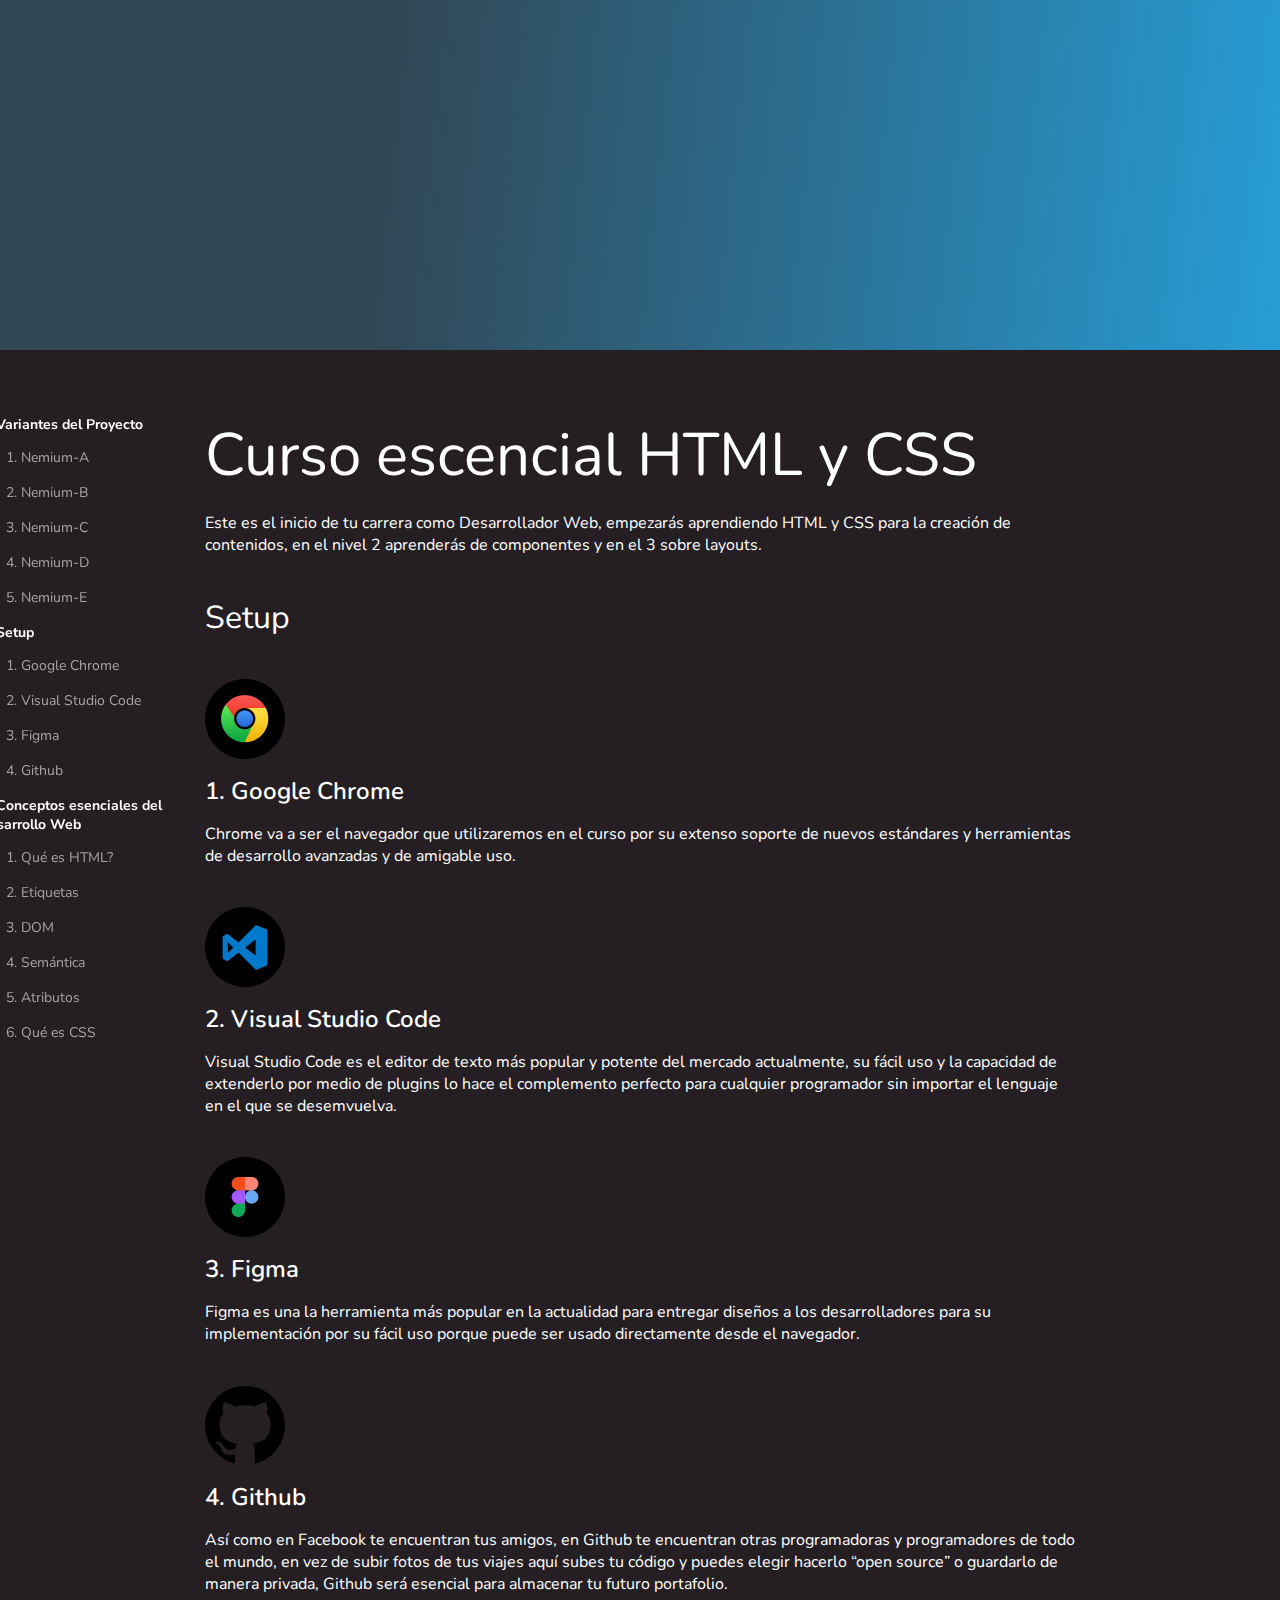
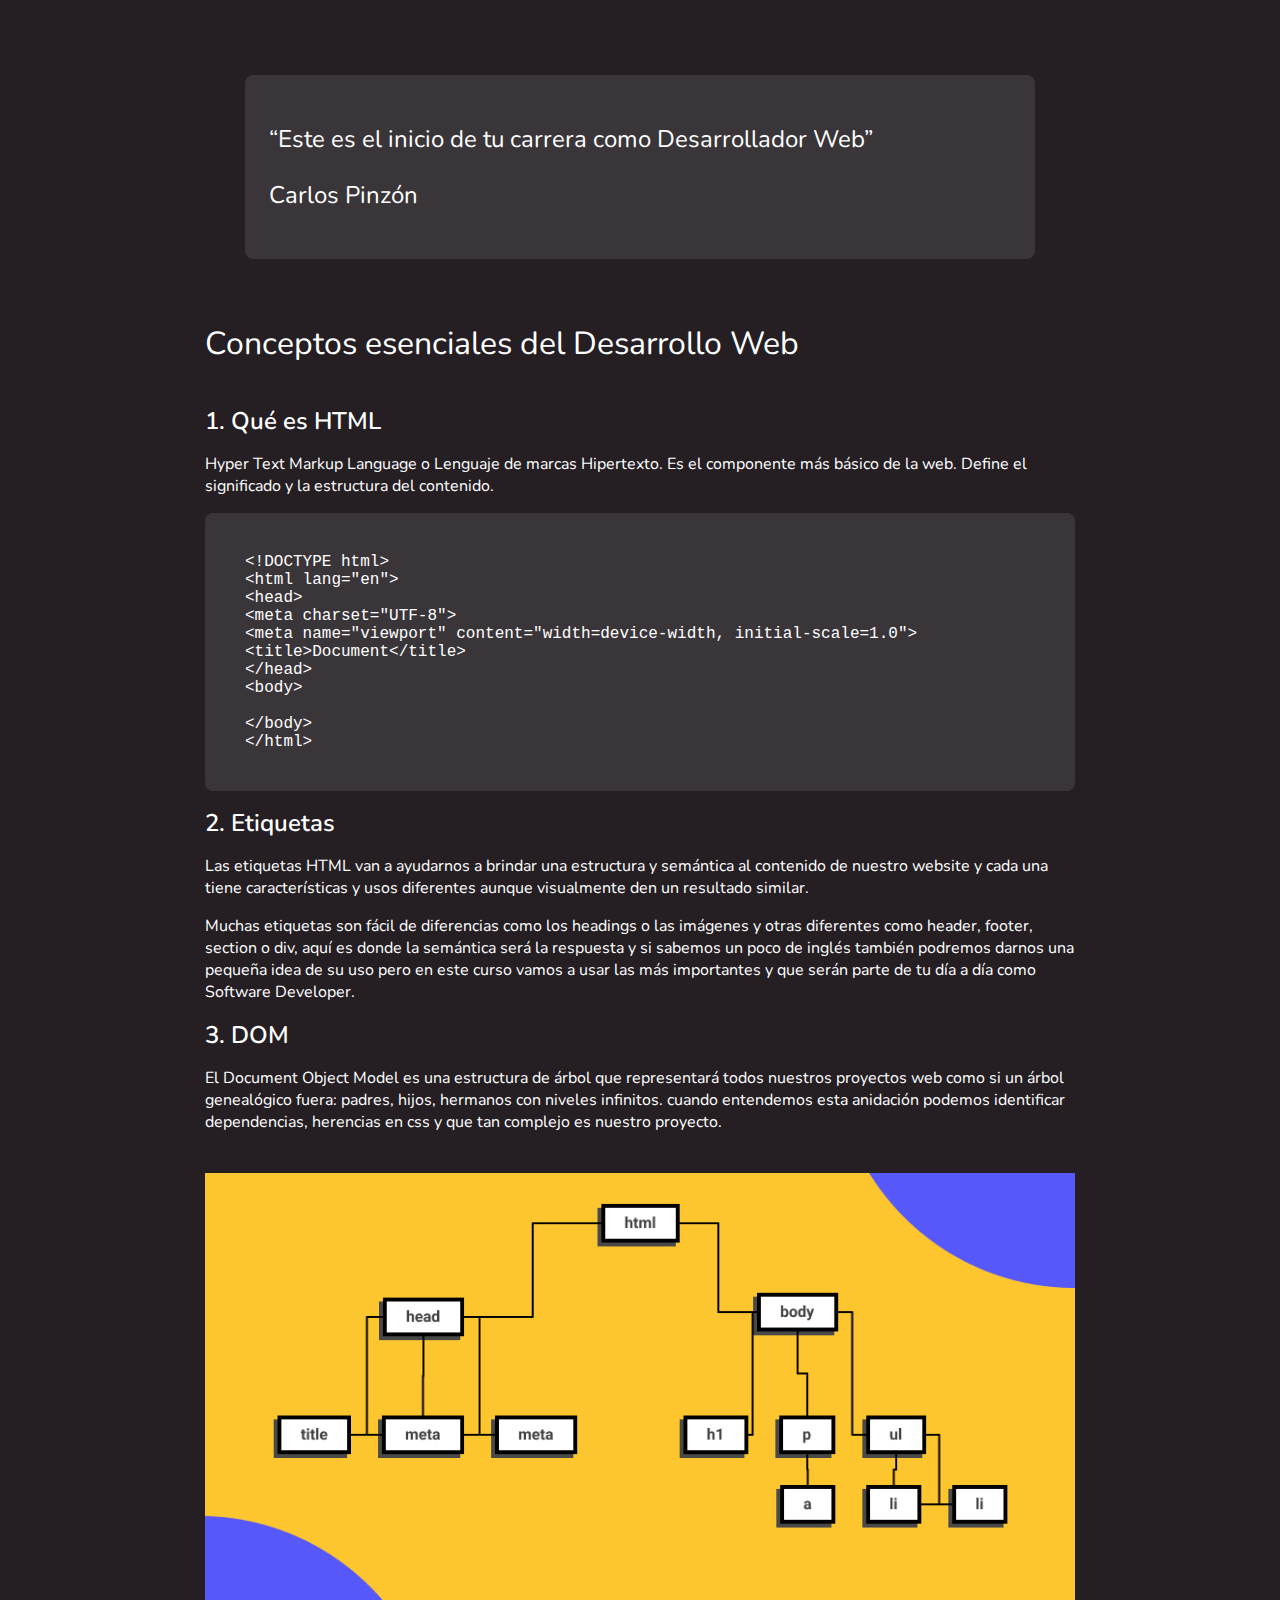
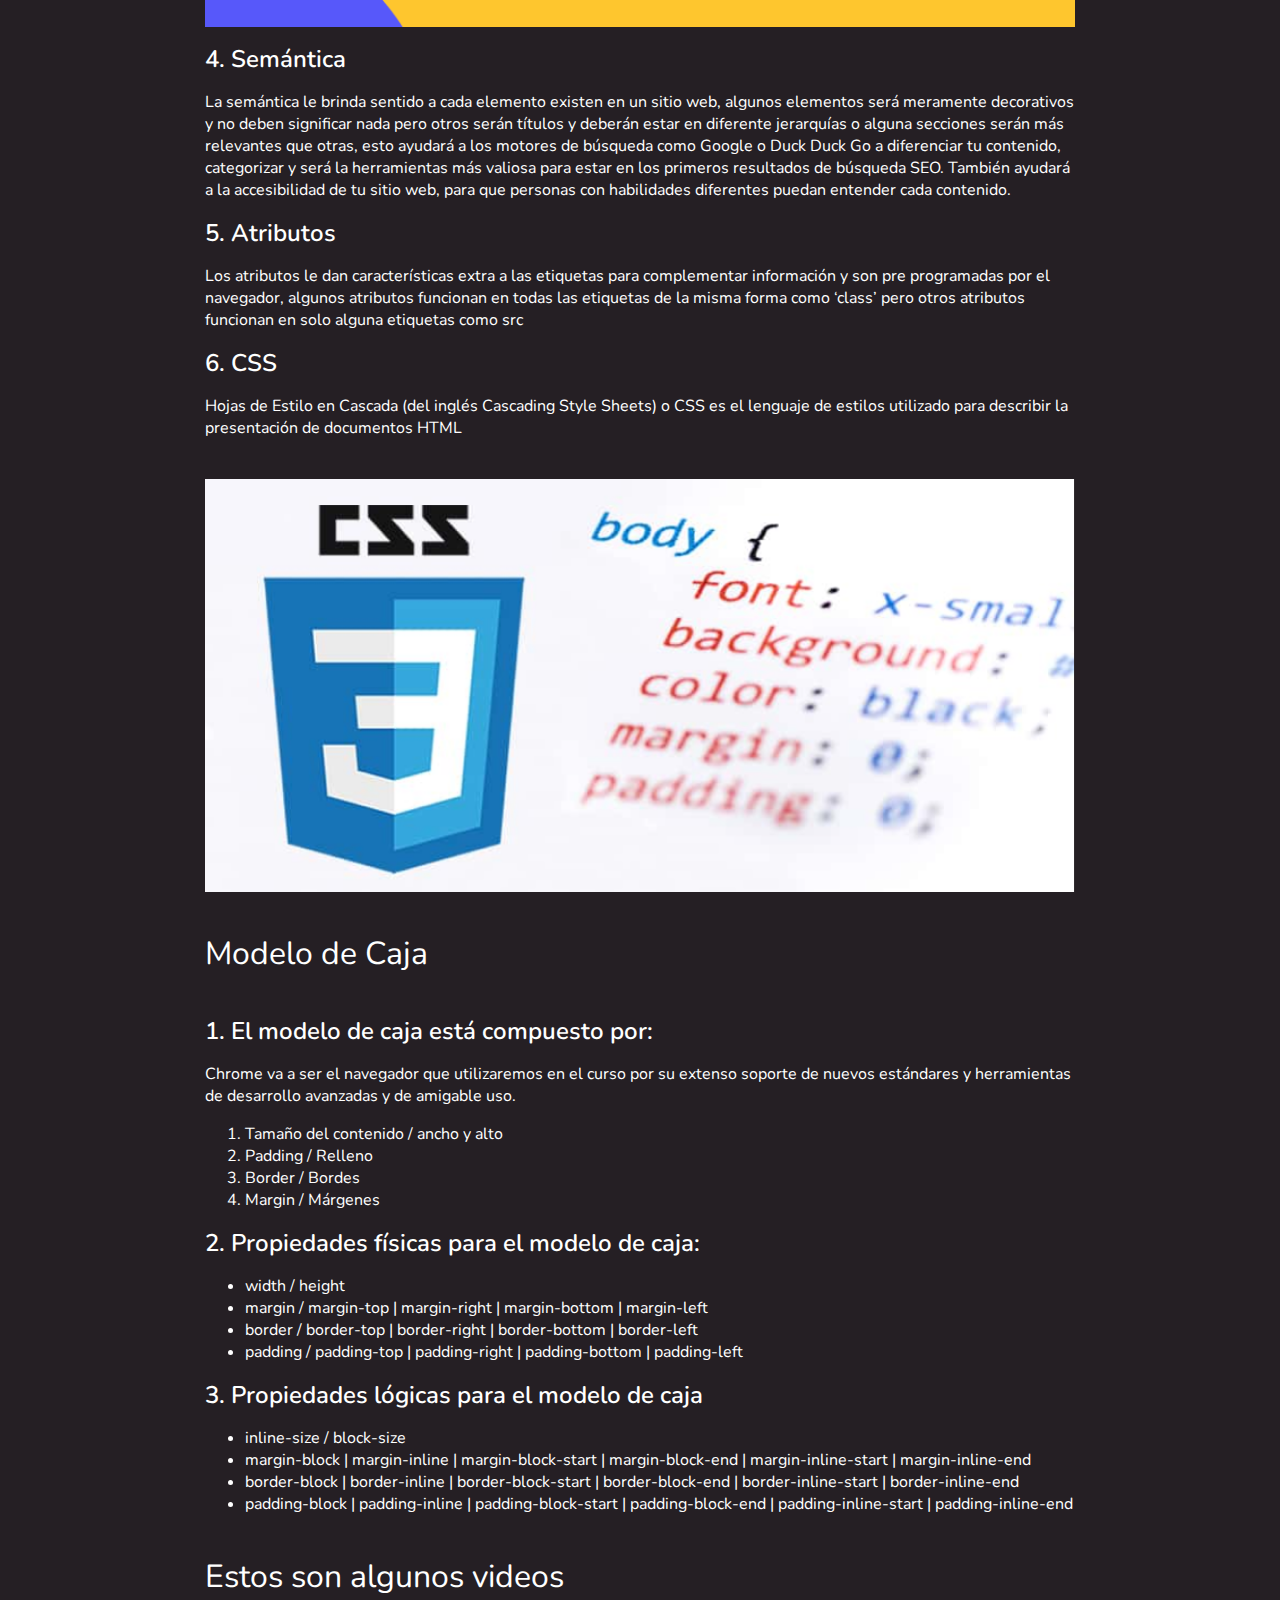
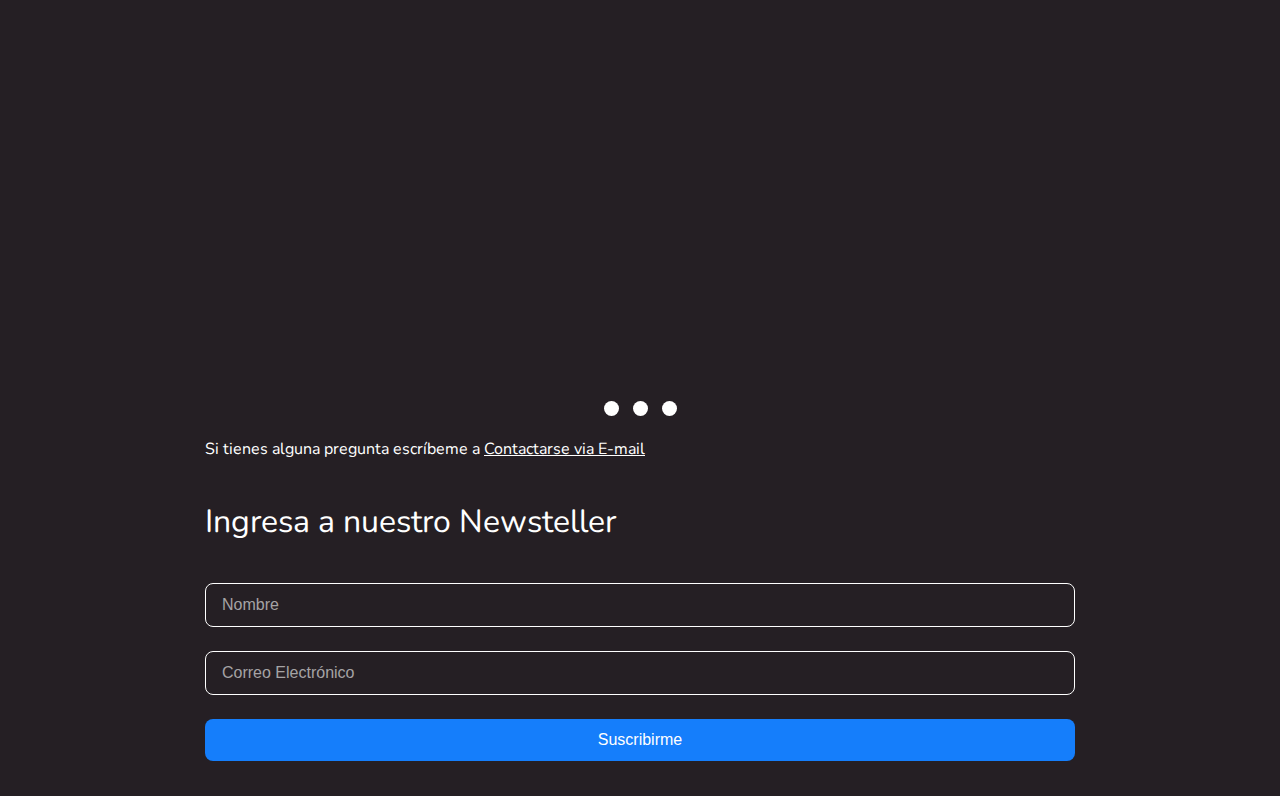
==== Nemium-B.html @ 631857cb "first" ====
<!DOCTYPE html>
<html lang="en">
<head>
  <meta charset="UTF-8">
  <meta name="viewport" content="width=device-width, initial-scale=1.0">
  <link rel="stylesheet" href="css/styles-Nemium-B.css">
  <link rel="preconnect" href="https://fonts.gstatic.com">
  <link rel="preconnect" href="https://fonts.gstatic.com">
  <link href="https://fonts.googleapis.com/css2?family=Nunito:ital,wght@0,400;0,600;0,700;1,400;1,700&display=swap" rel="stylesheet">
  <link href="https://fonts.googleapis.com/css2?family=Roboto:ital,wght@0,400;0,700;1,400;1,700&display=swap" rel="stylesheet">

  <link rel="apple-touch-icon" sizes="57x57" href="./favicon/apple-icon-57x57.png">
  <link rel="apple-touch-icon" sizes="60x60" href="./favicon/apple-icon-60x60.png">
  <link rel="apple-touch-icon" sizes="72x72" href="./favicon/apple-icon-72x72.png">
  <link rel="apple-touch-icon" sizes="76x76" href="./favicon/apple-icon-76x76.png">
  <link rel="apple-touch-icon" sizes="114x114" href="./favicon/apple-icon-114x114.png">
  <link rel="apple-touch-icon" sizes="120x120" href="./favicon/apple-icon-120x120.png">
  <link rel="apple-touch-icon" sizes="144x144" href="./favicon/apple-icon-144x144.png">
  <link rel="apple-touch-icon" sizes="152x152" href="./favicon/apple-icon-152x152.png">
  <link rel="apple-touch-icon" sizes="180x180" href="./favicon/apple-icon-180x180.png">
  <link rel="icon" type="image/png" sizes="192x192"  href="./favicon/android-icon-192x192.png">
  <link rel="icon" type="image/png" sizes="32x32" href="./favicon/favicon-32x32.png">
  <link rel="icon" type="image/png" sizes="96x96" href="./favicon/favicon-96x96.png">
  <link rel="icon" type="image/png" sizes="16x16" href="./favicon/favicon-16x16.png">
  <link rel="manifest" href="./favicon/manifest.json">
  <meta name="msapplication-TileColor" content="#ffffff">
  <meta name="msapplication-TileImage" content="/ms-icon-144x144.png">
  <meta name="theme-color" content="#ffffff">
  <title>El Blog de Carlos</title>
</head>
<body>
  <div class="hero" id="Nemium-B"></div>
  <div class="header">
    <div class="wrapper">
      <div class="header-content">
        <header>
          <nav>
          <details open>
            <summary>Variantes del Proyecto</summary>
            <ol>
              <li><a href="index.html">Nemium-A</a></li>
              <li><a href="#Nemium-B">Nemium-B</a></li>
              <li><a href="Nemium-C.html">Nemium-C</a></li>
              <li><a href="Nemium-D.html">Nemium-D</a></li>
              <li><a href="Nemium-E.hmtl">Nemium-E</a></li>
            </ol>
          <details open>
            <summary>
              Setup
            </summary>
            <ol>
              <li>
                <a href="#google-chrome">Google Chrome</a>
              </li>
              <li>
                <a href="#visual-studio-code">Visual Studio Code</a>
              </li>
              <li>
                <a href="#figma">Figma</a>
              </li>
              <li>
                <a href="#github">Github</a>
              </li>
            </ol>
          </details>
          <details open>
            <summary>
              Conceptos esenciales del desarrollo Web
            </summary>
            <ol>
              <li>
                <a href="#que-es-html">Qué es HTML?</a>
              </li>
              <li>
                <a href="#etiquetas">Etiquetas</a>
              </li>
              <li>
                <a href="#dom">DOM</a>
              </li>
              <li>
                <a href="#semantica">Semántica</a>
              </li>
              <li>
                <a href="#atributos">Atributos</a>
              </li>
              <li>
                <a href="#que-es-css">Qué es CSS</a>
              </li>
            </ol>
          </details>
          </nav>
        </header>
      </div>
    </div>
  </div>
  <main class="main">
    <div class="wrapper">
      <div class="main-content">
        <h1>Curso escencial HTML y CSS</h1>
        <p>
          Este es el inicio de tu carrera como Desarrollador Web, empezarás aprendiendo HTML y CSS para la creación de contenidos,
          en el nivel 2 aprenderás de componentes y en el 3 sobre layouts.
        </p>
        <hr>
        <section class="section-content">
          <h2>Setup</h2>
          <img src="images/google-chrome.png" alt="google chrome logo" title="google chrome logo" id="google-chrome">
          <h3>Google Chrome</h3>
          <p>
            Chrome va a ser el navegador que utilizaremos en el curso por su extenso soporte de nuevos estándares y herramientas de
            desarrollo avanzadas y de amigable uso.
          </p>
          <img src="images/visual-studio-code.png" alt="visual studio code logo" title="visual studio code logo" id="visual-studio-code">
          <h3>Visual Studio Code</h3>
          <p>
            Visual Studio Code es el editor de texto más popular y potente del mercado actualmente, su fácil uso y la capacidad de
            extenderlo por medio de plugins lo hace el complemento perfecto para cualquier programador sin importar el lenguaje en
            el que se desemvuelva.
          </p>
          <img src="images/figma.png" alt="figma logo" title="figma logo" id="figma">
          <h3>Figma</h3>
          <p>
            Figma es una la herramienta más popular en la actualidad para entregar diseños a los desarrolladores para su
            implementación por su fácil uso porque puede ser usado directamente desde el navegador.
          </p>
          <img src="images/github.png" alt="github logo" title="github logo" id="github">
          <h3>Github</h3>
          <p>
            Así como en Facebook te encuentran tus amigos, en Github te encuentran otras programadoras y programadores de todo el
            mundo, en vez de subir fotos de tus viajes aquí subes tu código y puedes elegir hacerlo “open source” o guardarlo de
            manera privada, Github será esencial para almacenar tu futuro portafolio.
          </p>
          <blockquote>
            <p>
              “Este es el inicio de tu carrera como Desarrollador Web”
            </p>
            <p>
              <span>
                Carlos Pinzón
              </span>
            </p>
          </blockquote>
        </section>
        <hr>
        <section class="section-content">
          <h2>Conceptos esenciales del Desarrollo Web</h2>
          <h3 id="que-es-html">Qué es HTML</h3>
          <p>Hyper Text Markup Language o Lenguaje de marcas Hipertexto. Es el componente más básico de la web. Define el significado
          y la estructura del contenido.</p>
          <pre>
&lt;!DOCTYPE html&gt;
&lt;html lang="en"&gt;
&lt;head&gt;
&lt;meta charset="UTF-8"&gt;
&lt;meta name="viewport" content="width=device-width, initial-scale=1.0"&gt;
&lt;title&gt;Document&lt;/title&gt;
&lt;/head&gt;
&lt;body&gt;

&lt;/body&gt;
&lt;/html&gt;</pre>
          <h3 id="etiquetas">Etiquetas</h3>
          <p>Las etiquetas HTML van a ayudarnos a brindar una estructura y semántica al contenido de nuestro website y cada una tiene
            características y usos diferentes aunque visualmente den un resultado similar.
          </p>
          <p>Muchas etiquetas son fácil de diferencias como los headings o las imágenes y otras diferentes como header, footer,
            section o div, aquí es donde la semántica será la respuesta y si sabemos un poco de inglés también podremos darnos una
            pequeña idea de su uso pero en este curso vamos a usar las más importantes y que serán parte de tu día a día como
            Software Developer.
          </p>
          <h3 id="dom">DOM</h3>
          <p>El Document Object Model es una estructura de árbol que representará todos nuestros proyectos web como si un árbol
          genealógico fuera: padres, hijos, hermanos con niveles infinitos. cuando entendemos esta anidación podemos identificar
          dependencias, herencias en css y que tan complejo es nuestro proyecto.
          </p>
          <img src="images/dom.png" alt="Arbol de objetos del Navegador">
          <h3 id="semantica">Semántica</h3>
          <p>La semántica le brinda sentido a cada elemento existen en un sitio web, algunos elementos será meramente decorativos y
          no deben significar nada pero otros serán títulos y deberán estar en diferente jerarquías o alguna secciones serán más
          relevantes que otras, esto ayudará a los motores de búsqueda como Google o Duck Duck Go a diferenciar tu contenido,
          categorizar y será la herramientas más valiosa para estar en los primeros resultados de búsqueda SEO. También ayudará a
          la accesibilidad de tu sitio web, para que personas con habilidades diferentes puedan entender cada contenido.
          </p>
          <h3 id="atributos">Atributos</h3>
          <p>Los atributos le dan características extra a las etiquetas para complementar información y son pre programadas por el
          navegador, algunos atributos funcionan en todas las etiquetas de la misma forma como ‘class’ pero otros atributos
          funcionan en solo alguna etiquetas como src
          </p>
          <h3 id="que-es-css">CSS</h3>
          <p>Hojas de Estilo en Cascada (del inglés Cascading Style Sheets) o CSS es el lenguaje de estilos utilizado para describir
          la presentación de documentos HTML
          </p>
          <img src="images/css.png" alt="">
        </section>
        <section class="section-content">
          <h2>Modelo de Caja</h2>
          <h3>El modelo de caja está compuesto por:</h3>
          <p>Chrome va a ser el navegador que utilizaremos en el curso por su extenso soporte de nuevos estándares y herramientas de
          desarrollo avanzadas y de amigable uso.
          </p>
          <ol>
            <li>Tamaño del contenido / ancho y alto</li>
            <li>Padding / Relleno</li>
            <li>Border / Bordes</li>
            <li>Margin / Márgenes</li>
          </ol>
          <h3>Propiedades físicas para el modelo de caja:</h3>
          <ul>
            <li>width / height</li>
            <li>margin / margin-top | margin-right | margin-bottom | margin-left</li>
            <li>border / border-top | border-right | border-bottom | border-left</li>
            <li>padding / padding-top | padding-right | padding-bottom | padding-left</li>
          </ul>
          <h3>Propiedades lógicas para el modelo de caja</h3>
          <ul>
            <li>inline-size / block-size</li>
            <li>margin-block | margin-inline | margin-block-start | margin-block-end | margin-inline-start | margin-inline-end</li>
            <li>border-block | border-inline | border-block-start | border-block-end | border-inline-start | border-inline-end</li>
            <li>padding-block | padding-inline | padding-block-start | padding-block-end | padding-inline-start | padding-inline-end</li>
          </ul>
        </section>
        <div class="section-content">
          <h2>Estos son algunos videos</h2>
          <div class="slider">
            <scroll-container class="slider-container">
              <scroll-page class="slider-slide" id="video-1">
                <iframe class="video" width="560" height="315" src="https://www.youtube.com/embed/uwiTs60VoTM" title="YouTube video player"
                  frameborder="0" allow="accelerometer; autoplay; clipboard-write; encrypted-media; gyroscope; picture-in-picture"
                  allowfullscreen></iframe>
              </scroll-page>
              <scroll-page class="slider-slide" id="video-2">
                <iframe class="video" width="560" height="315" src="https://www.youtube.com/embed/O9f11SXFFXE" title="YouTube video player"
                  frameborder="0" allow="accelerometer; autoplay; clipboard-write; encrypted-media; gyroscope; picture-in-picture"
                  allowfullscreen></iframe>
              </scroll-page>
              <scroll-page class="slider-slide" id="video-3">
                <h1>TE EXTRAÑO BEBILLA</h1>
              </scroll-page>
            </scroll-container>
            <div class="slider-bullet-list">
              <a href="#video-1" class="slider-bullet"></a>
              <a href="#video-2" class="slider-bullet"></a>
              <a href="#video-3" class="slider-bullet"></a>
            </div>
          </div>
        </div>
        <p>
          Si tienes alguna pregunta escríbeme a
        <a href="mailto:dummieemail@gmail.com">Contactarse via E-mail</a>
        </p>
        <div class="section-content">
          <h2>Ingresa a nuestro Newsteller</h2>
          <form action="#" class="form">
            <input type="text" required placeholder="Nombre">
            <input type="email" required placeholder="Correo Electrónico">
            <input type="submit" value="Suscribirme">
          </form>
      </div>
    </div>
  </main>
</body>
</html>
---- css/styles-Nemium-B.css ----
@font-face {
  font-family: charter;
  src: url('../fonts/charter-regular.otf');
  font-style: normal;
  font-weight: 400;
}

@font-face {
  font-family: charter;
  src: url('../fonts/charter-italic.otf');
  font-style: italic;
  font-weight: 400;
}

@font-face {
  font-family: charter;
  src: url('../fonts/charter-bold.otf');
  font-style: normal;
  font-weight: 700;
}

@font-face {
  font-family: charter;
  src: url('../fonts/charter-bold-italic.otf');
  font-style: italic;
  font-weight: 700;
}

:root{
  font-size: 16px;
  --white30: white;
  --white20:#A5A3A5;
  --white10:#3A3539;
}

body {
  color: var(--white30);
  font-family: 'Nunito', sans-serif;
  background: #251f24;
  margin: 0;
  /* font-family:charter; */
}

blockquote {
  margin-block-start: 80px;
  margin-block-end: 63px;
  background: var(--white10);
  border-radius: 8px;
  padding-inline: 24px;
  padding-block: 24px;
  line-height: 32px;
  font-size: 24px;
}

a {
  color: var(--white30)
}

header {
  font-size: 14px;
  color: var(--white30);
  position: absolute;
  inline-size: 188px;
  /*top */
  inset-block-start:;
  /* bottom */
  inset-block-end: ;
  /* left */
  inset-inline-start: -208px;
  /* Right */
  inset-inline-end: ;
}

.header {
  position: sticky;
  inset-block-start: -45px;
  /* position: fixed; */
  /* inline-size: 400px;
  block-size: 400px; */
  /* background: red; */
  /* inset: 50px; */
  /* inline-size: 500px;
  inset-inline: 50px; */
  /* block-size: 500px; */
  /* inset-block: 50px; */
}

.header-content {
  position: relative;
  inset-block-start: 65px;
}

header a {
  color: var(--white20);
  text-decoration: none;
}

header li {
  color:var(--white20);
  margin-block-end: 16px;
}

header a:hover {
  color:var(--white30);
}

h1 {
  font-size: 60px;
  font-weight: normal;
  margin-block-start: 64px;
  margin-block-end: 16px;
}

h2 {
  font-size: 32px;
  font-weight: normal;
  margin-block: 40px;
}

h3 {
  font-weight: 600;
  margin-block: 16px;
}

hr {
  margin-block: 40px;
  border-color: rgba(97,97,97,0.2);
}

.main {
  /* border: 1px solid red; */
  /* background: red; */
}

.form input {
  display: block;
  background: #251f24;
  box-sizing: border-box;
  width: 100%;
  font-size: 16px;
  border-radius: 8px;
  border: 1px solid #ffffff;
  margin-block-end: 24px;
  padding-inline: 16px;
  padding-block: 12px;
  color: #ffffff;
}

.form input[type="submit"] {
  background: #157EFB;
  border: none;
  border-radius: 8px;
  padding-block: 12px;
  padding-inline: 16px;
}

input::placeholder {
  color: var(--white20);
}

.main-content {
  /* border: 1px solid blue; */
  padding-inline: 16px;
  /* padding: 16px; */
  /* background: blue; */
}

.main hr {
  display: none;
}

.section-content {
  counter-reset: tittleList;
}

.section-content img {
  margin-block-start: 40px;
  display: block; /*para que haga margin collapsing los elementos tiene que ser block */
  max-inline-size: 100%;
}

.section-content h3 {
  font-size: 24px;
  counter-increment: tittleList;
  /* writing-mode: vertical-rl; */
}

.section-content h3::before {
  content: counter(tittleList, decimal)'. ';
}

/* .section-content h3::after {
  content: '';
  display: inline-block;
  width: 32px;
  height: 4px;
  background: rgba(66,66,66,1);
} */

.slider {
 /* border: 1px solid yellow; */
}

.slider-bullet {
 display: inline-block;
 inline-size: 15px;
 block-size: 15px;
 background: white;
 margin-inline: 5px;
border-radius: 50%;
}

.slider-bullet-list {
  text-align: center;
  margin-block-start: 10px;
}

.slider-container {
  /* border: 1px solid red; */
  display: block;
  /* block-size: 100px; */
  overflow: hidden;
  scroll-behavior: smooth;
  white-space: nowrap;
  font-size: 0;
}

.video {
  display: inline-block;
  width: 100%;
  margin: 0;
  /* border: 1px solid white; */
  aspect-ratio: 16/9;
}

.hero {
  background: linear-gradient(96.07deg, #314755 30.63%, #26A0DA 102.18%);
  height: 350px;
}

.wrapper {
  /* border: 1px solid yellow; */
  inline-size: 902px;
  max-inline-size: 902px;
  /* block-size: 200px; */
  margin: auto;
}

nav details summary {
  font-weight: bold;
}

p {
  color: var(--white30);
}

pre {
  background: var(--white10);
  padding-block: 40px;
  padding-inline: 40px;
  border-radius: 8px;
}

scroll-page h1 {
  display: inline-block;
  align-items: center;
}
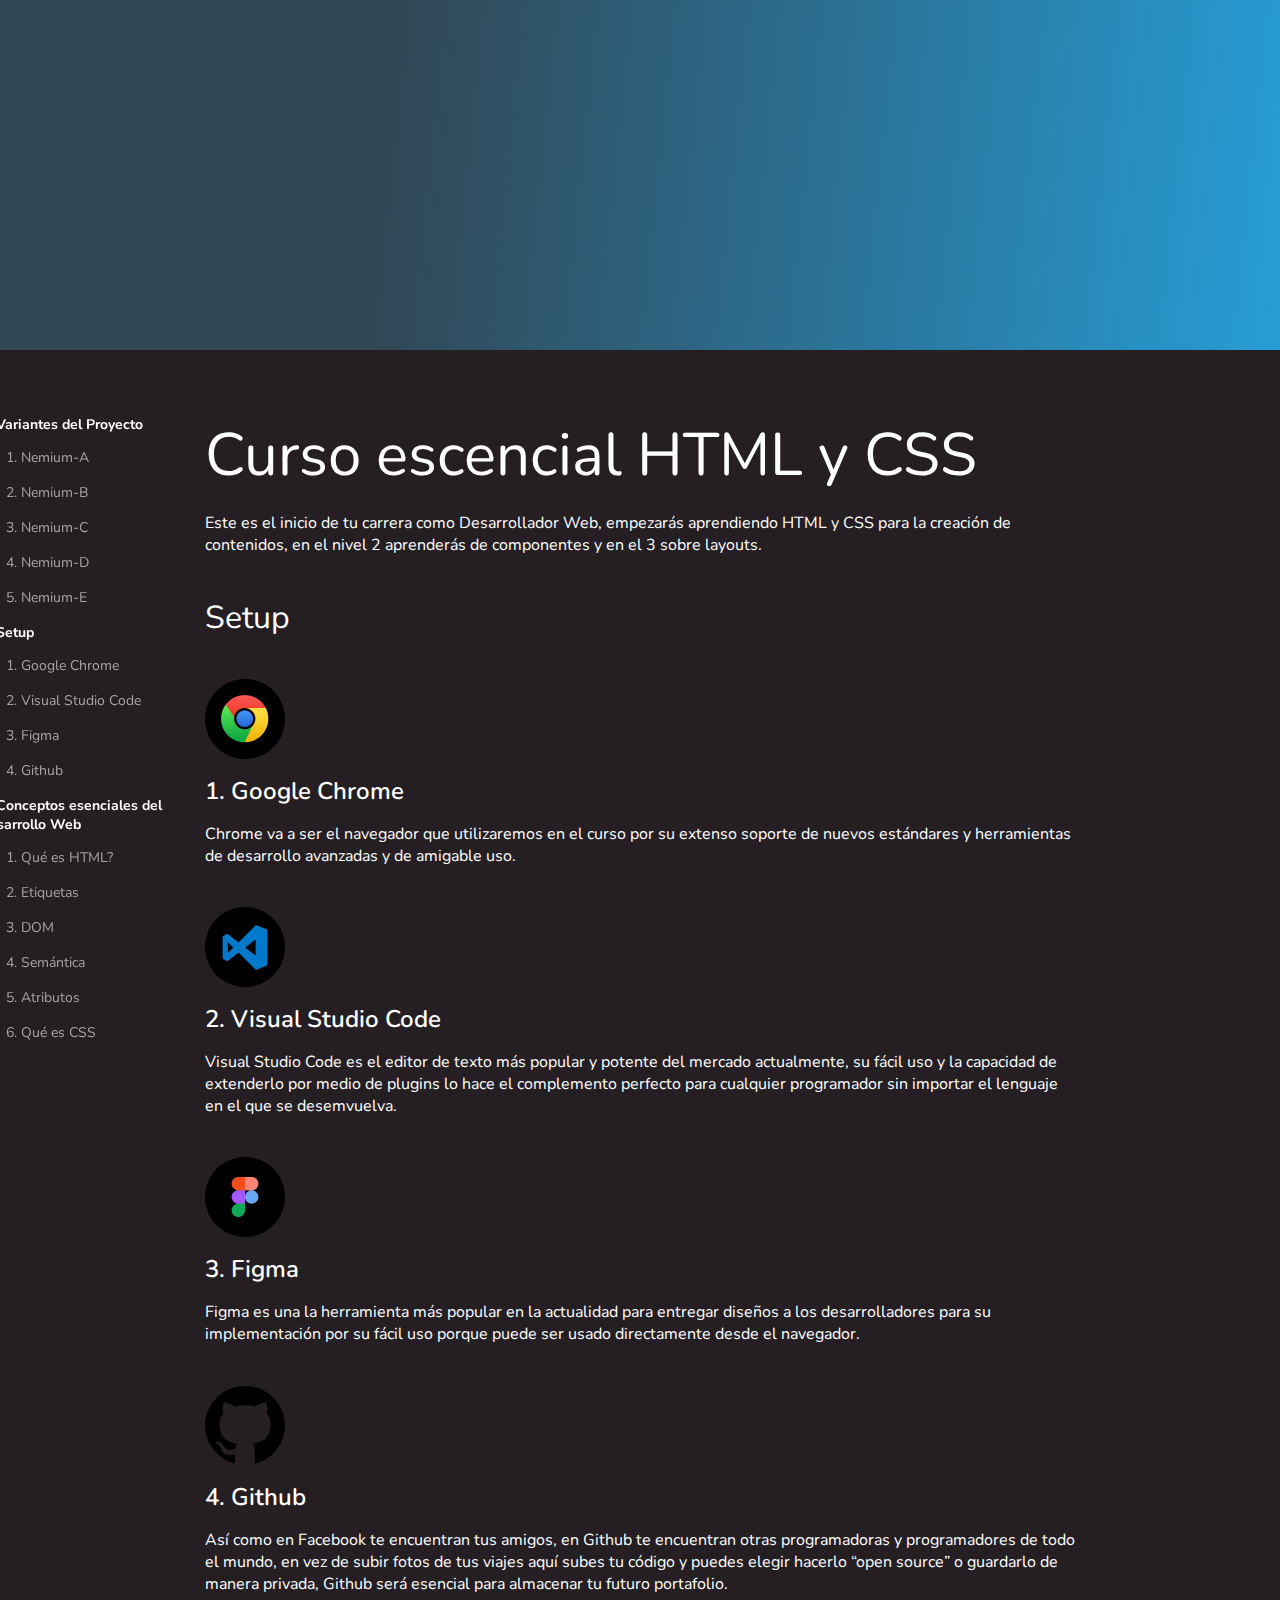
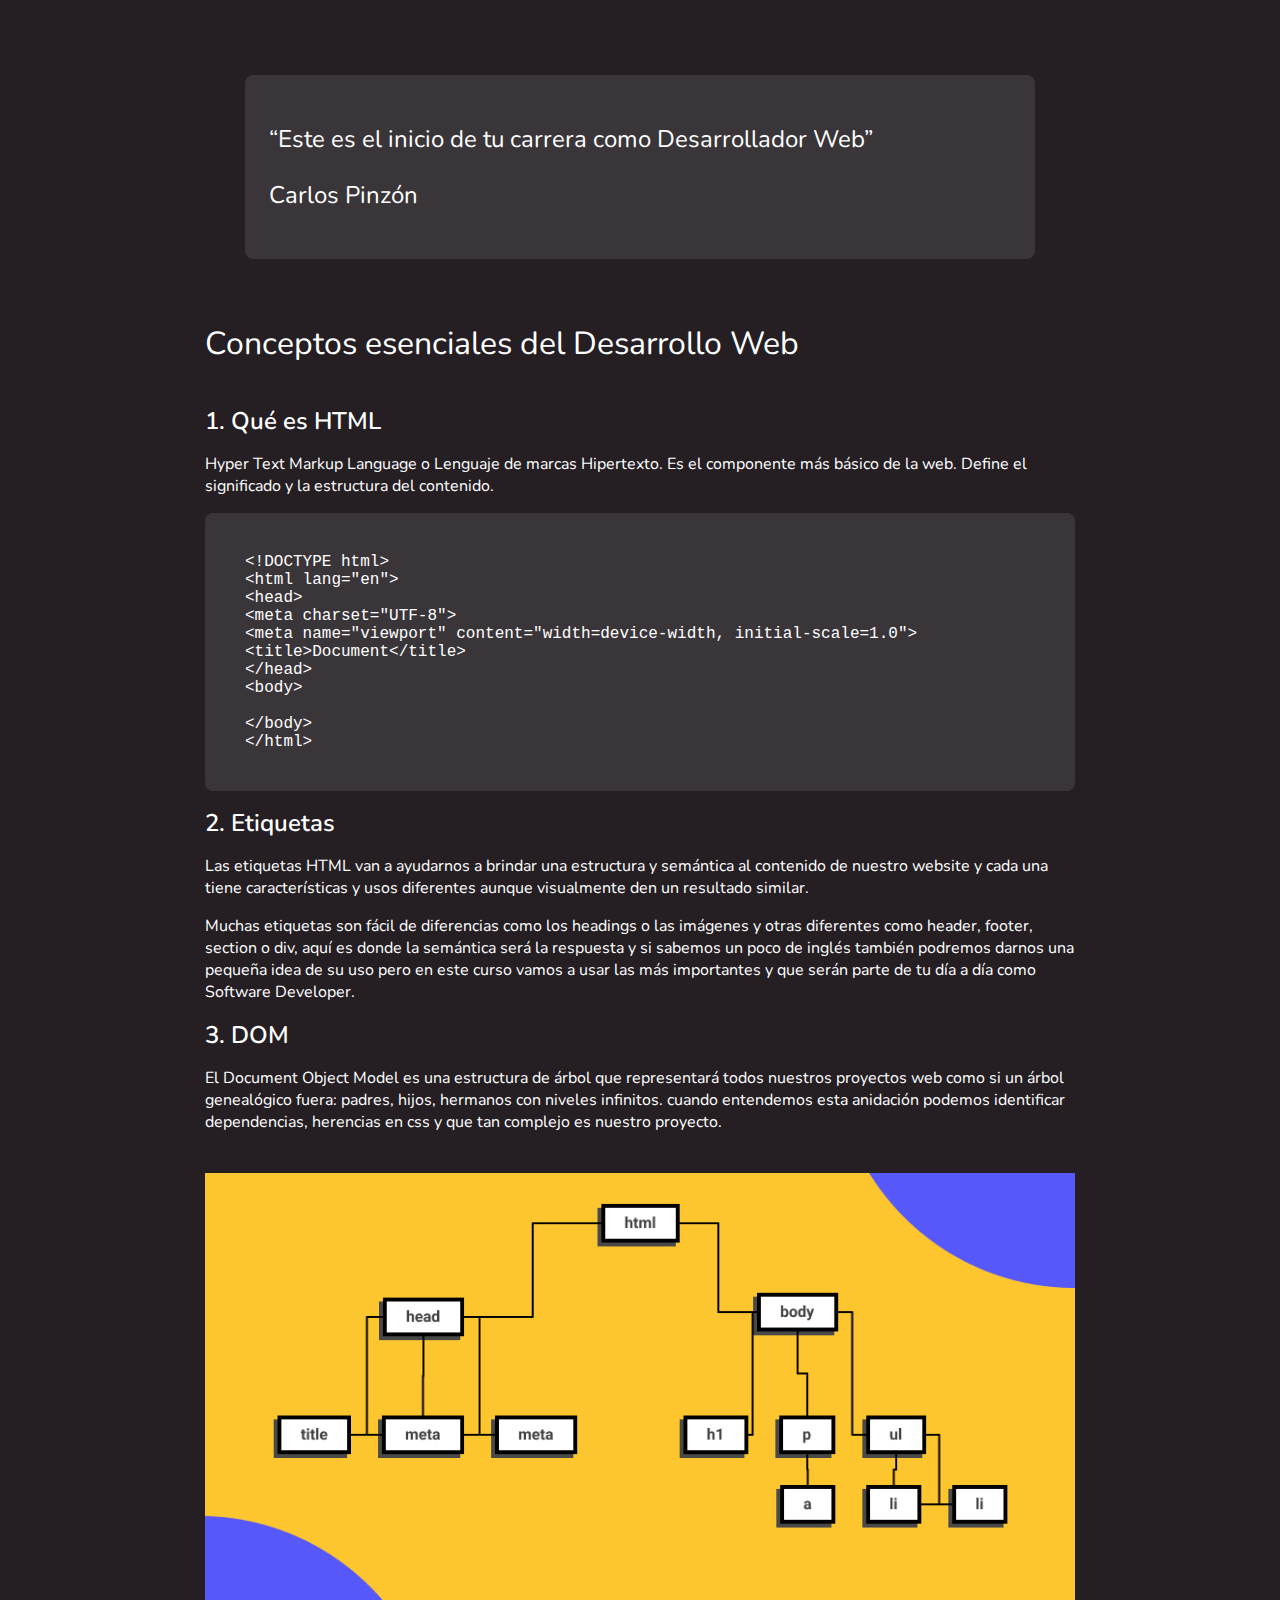
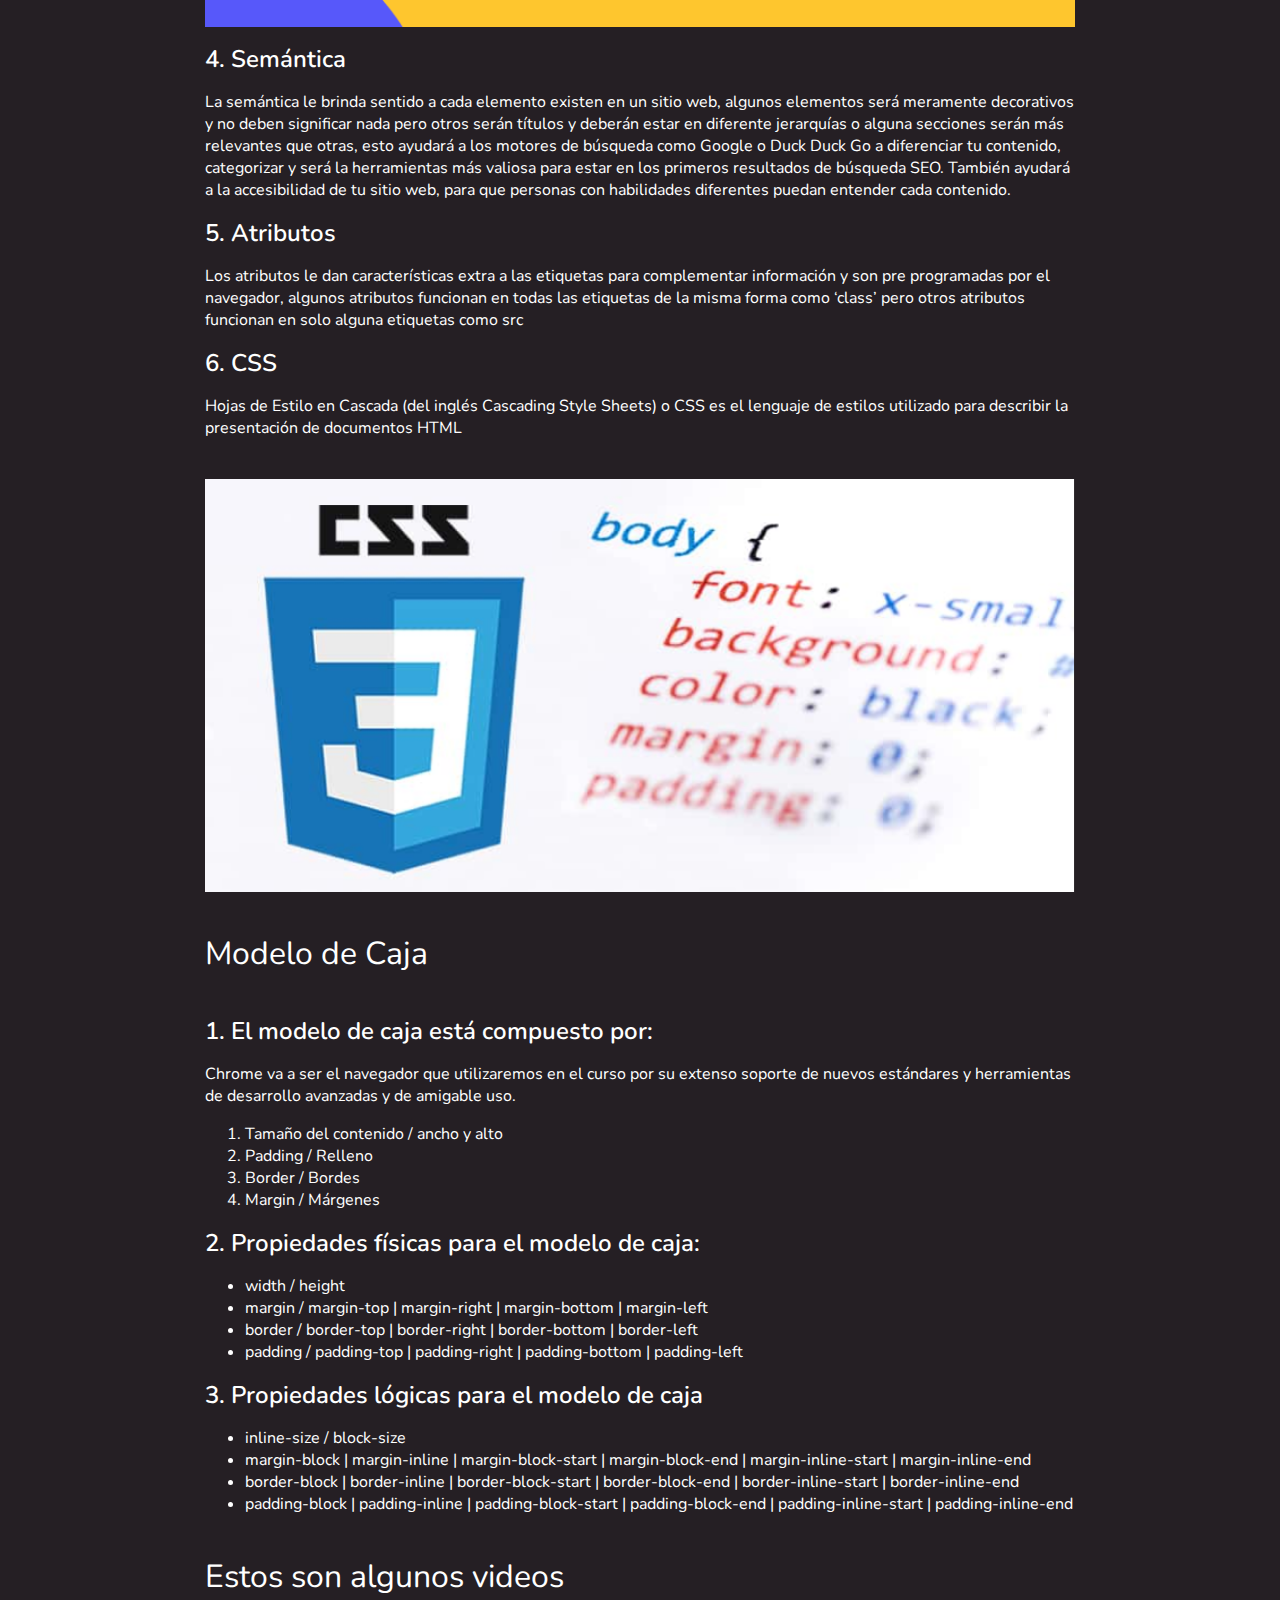
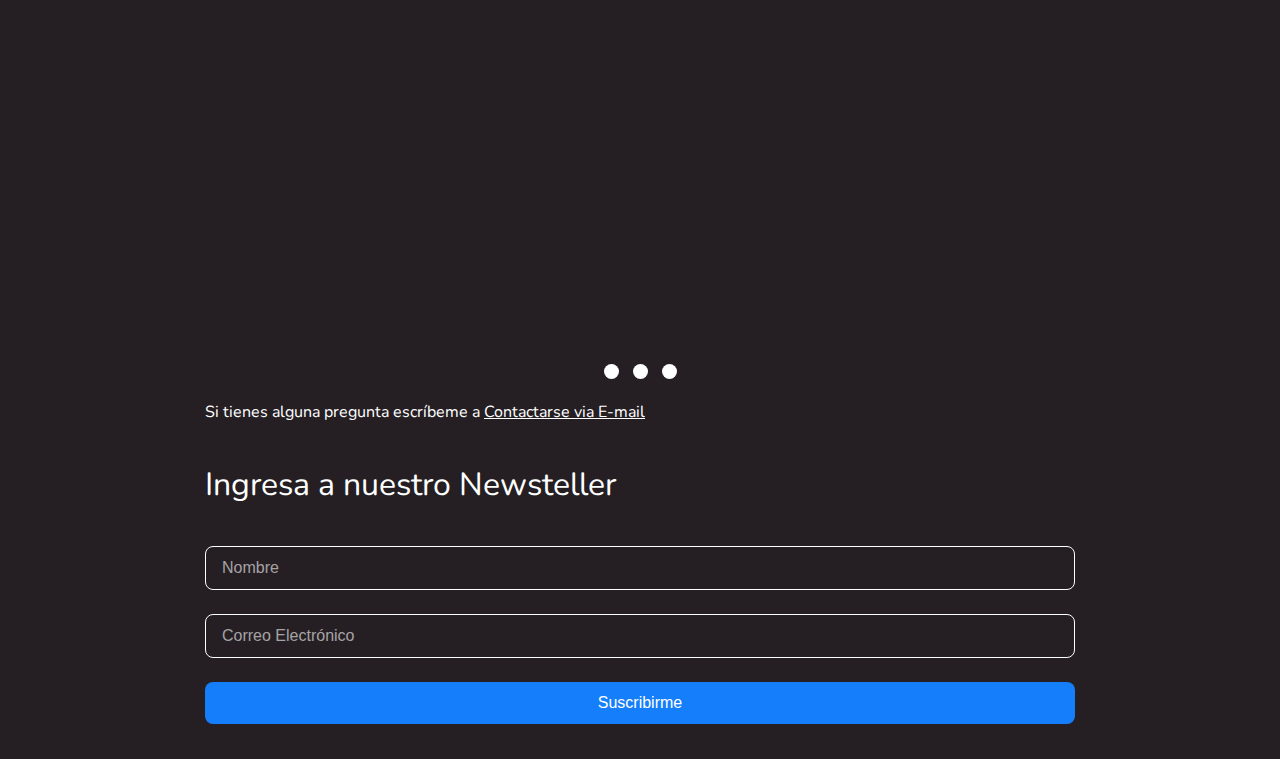
==== commit 4d465276: "third" ====
--- a/Nemium-B.html
+++ b/Nemium-B.html
@@ -234,7 +234,10 @@
                   allowfullscreen></iframe>
               </scroll-page>
               <scroll-page class="slider-slide" id="video-3">
-                <h1>TE EXTRAÑO BEBILLA</h1>
+                <iframe class="video" width="560" height="315" src="https://www.youtube.com/embed/uwiTs60VoTM"
+                  title="YouTube video player" frameborder="0"
+                  allow="accelerometer; autoplay; clipboard-write; encrypted-media; gyroscope; picture-in-picture"
+                  allowfullscreen></iframe>
               </scroll-page>
             </scroll-container>
             <div class="slider-bullet-list">
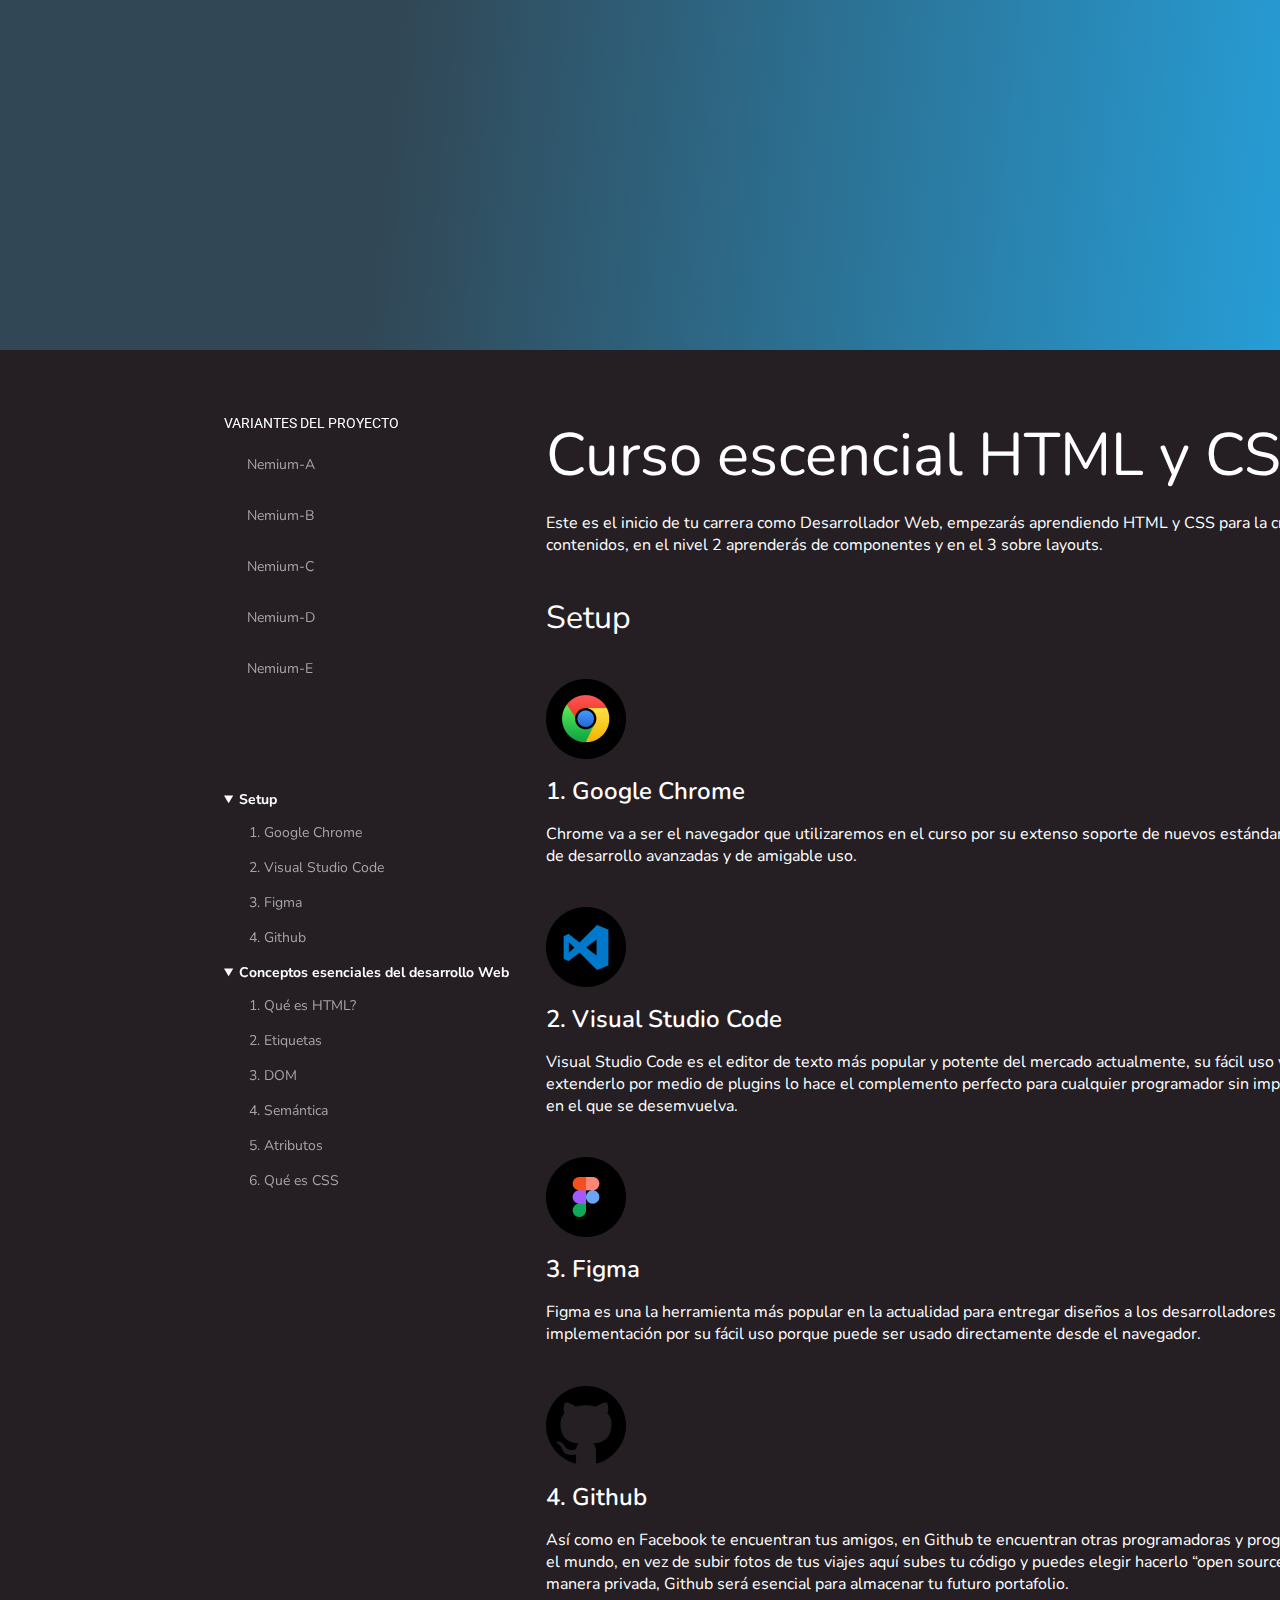
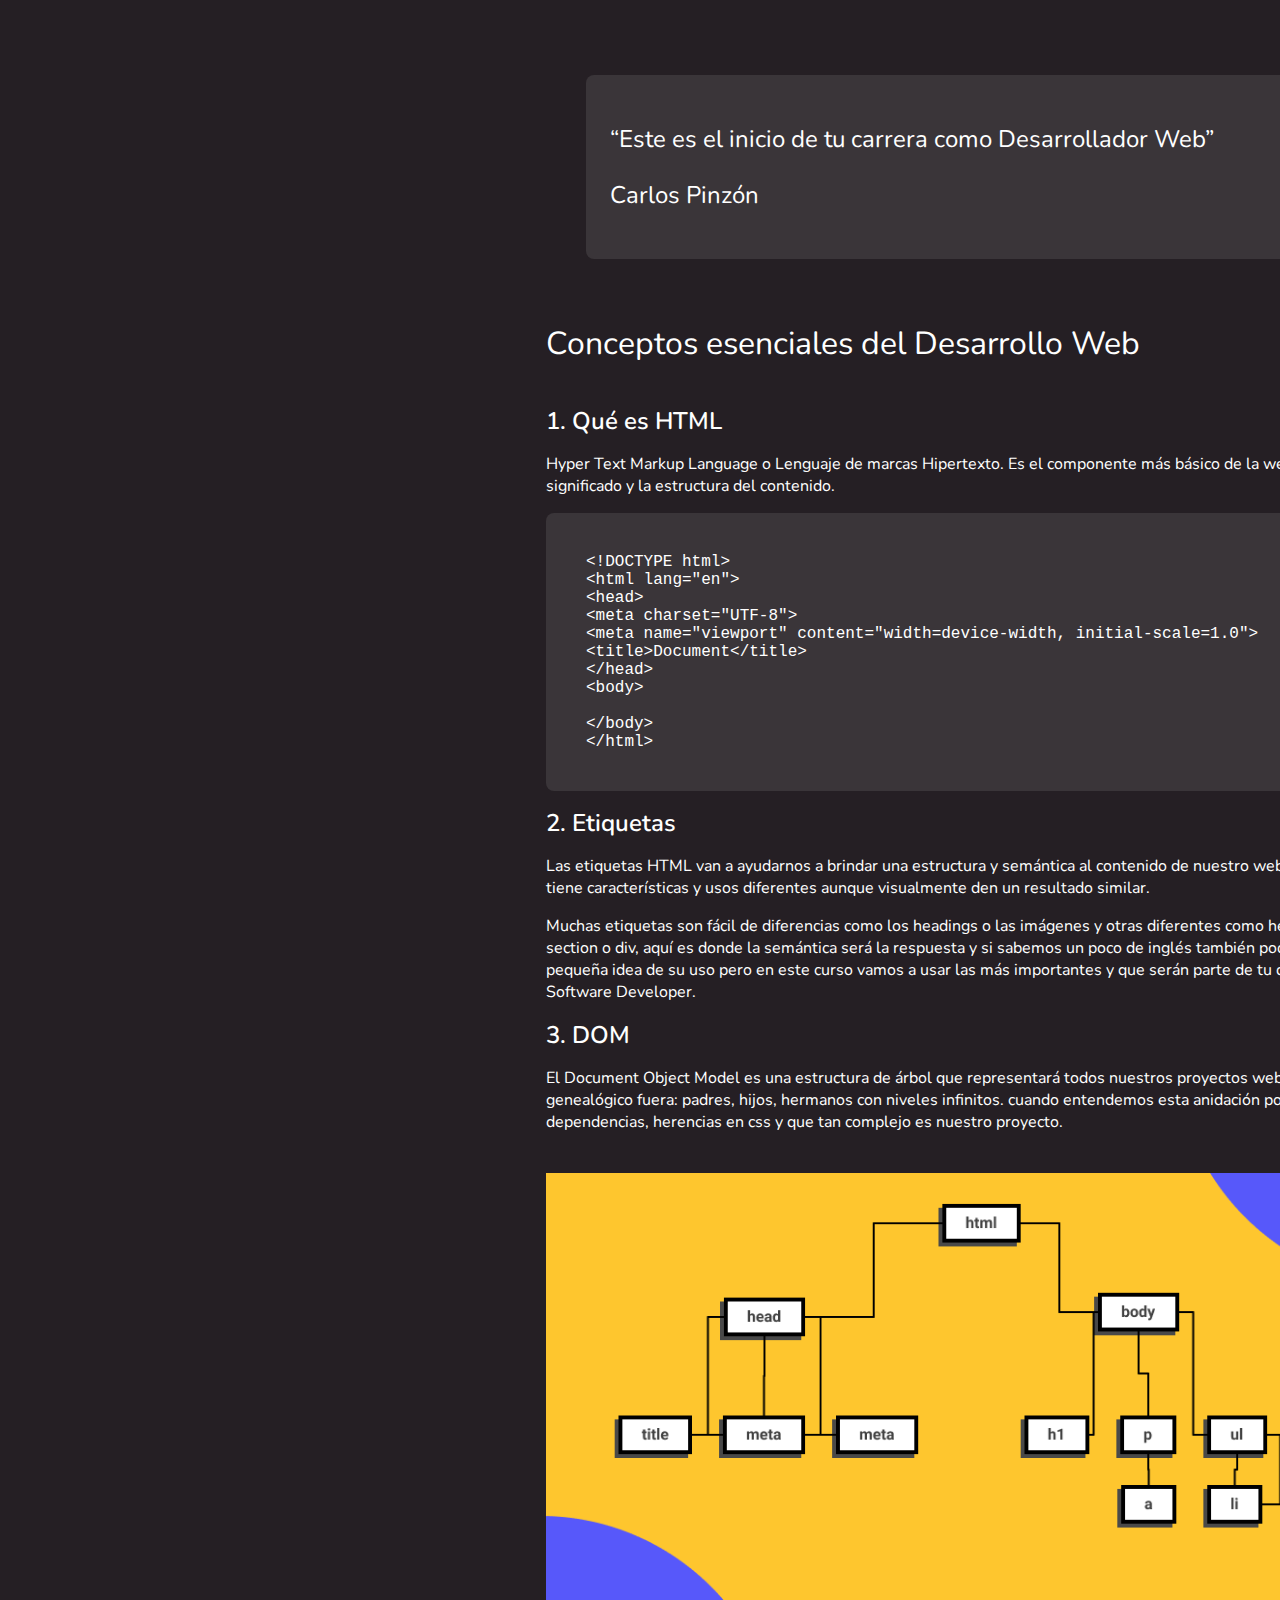
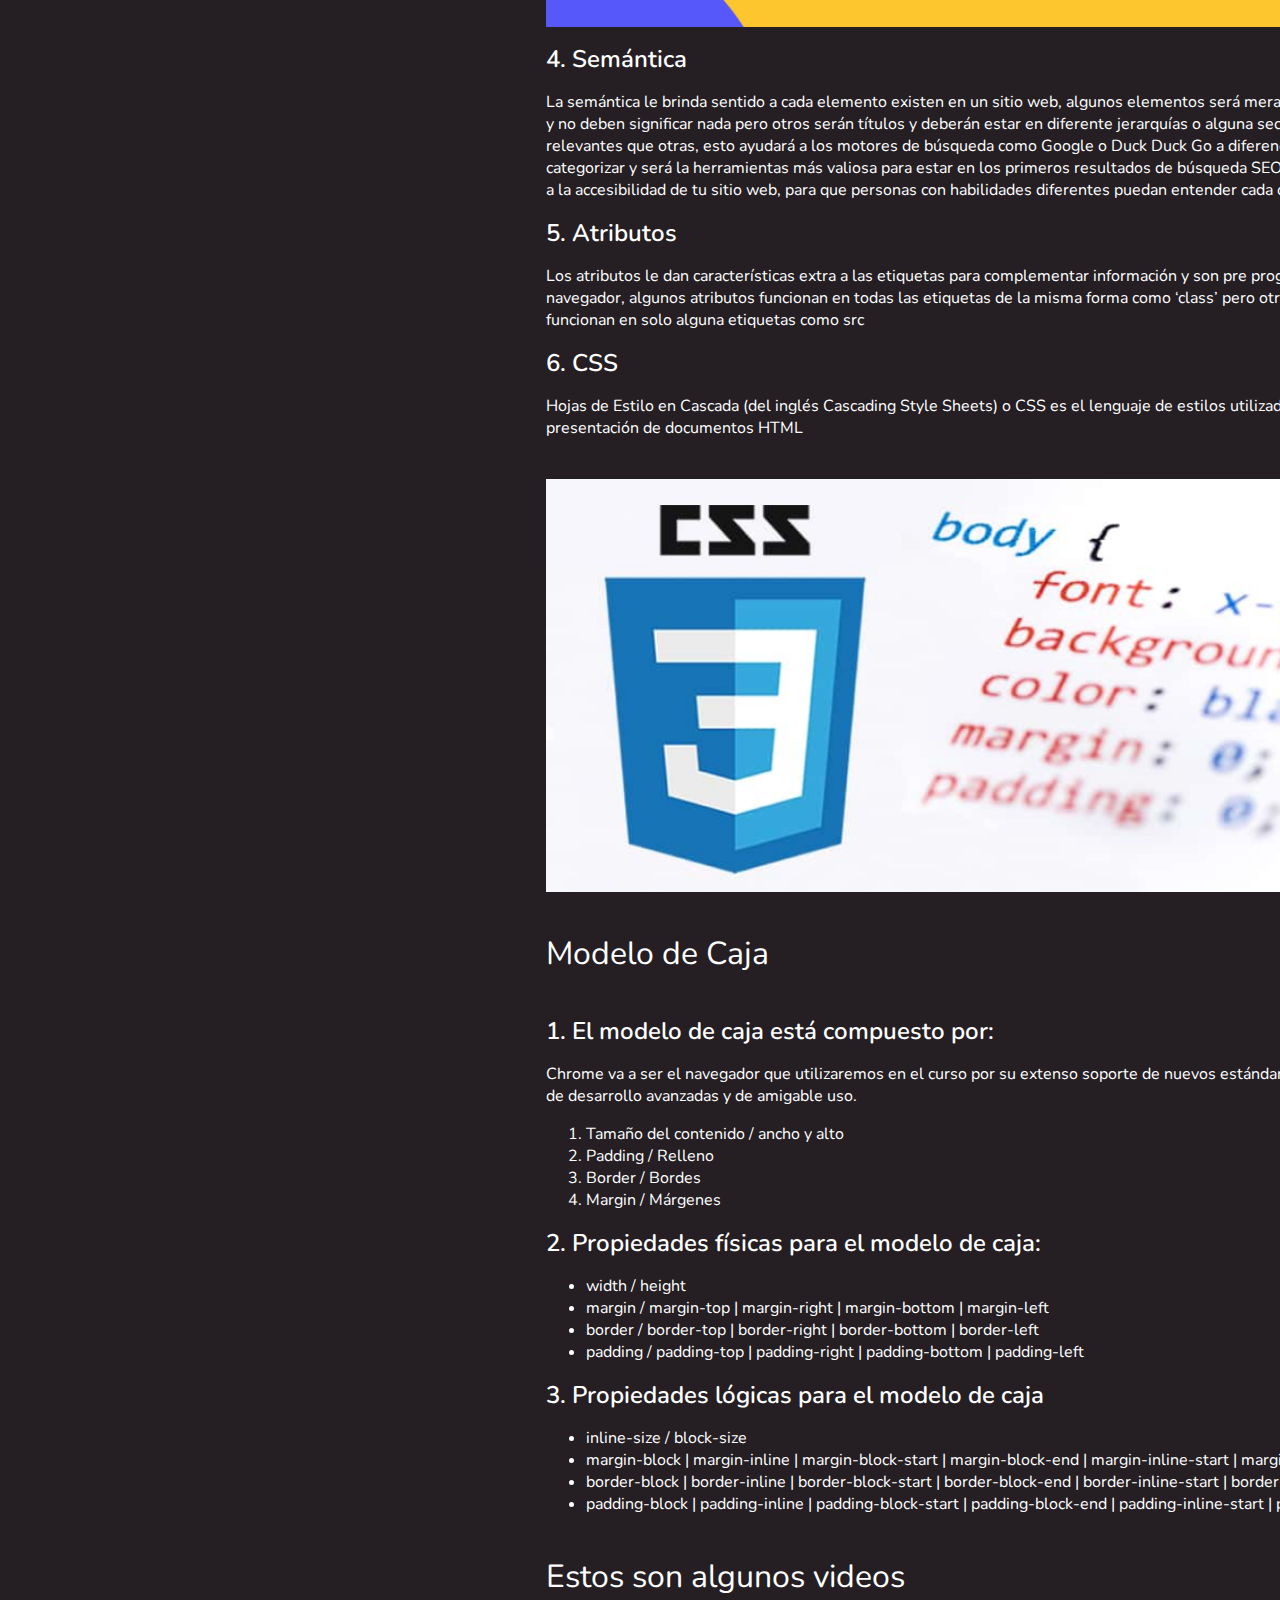
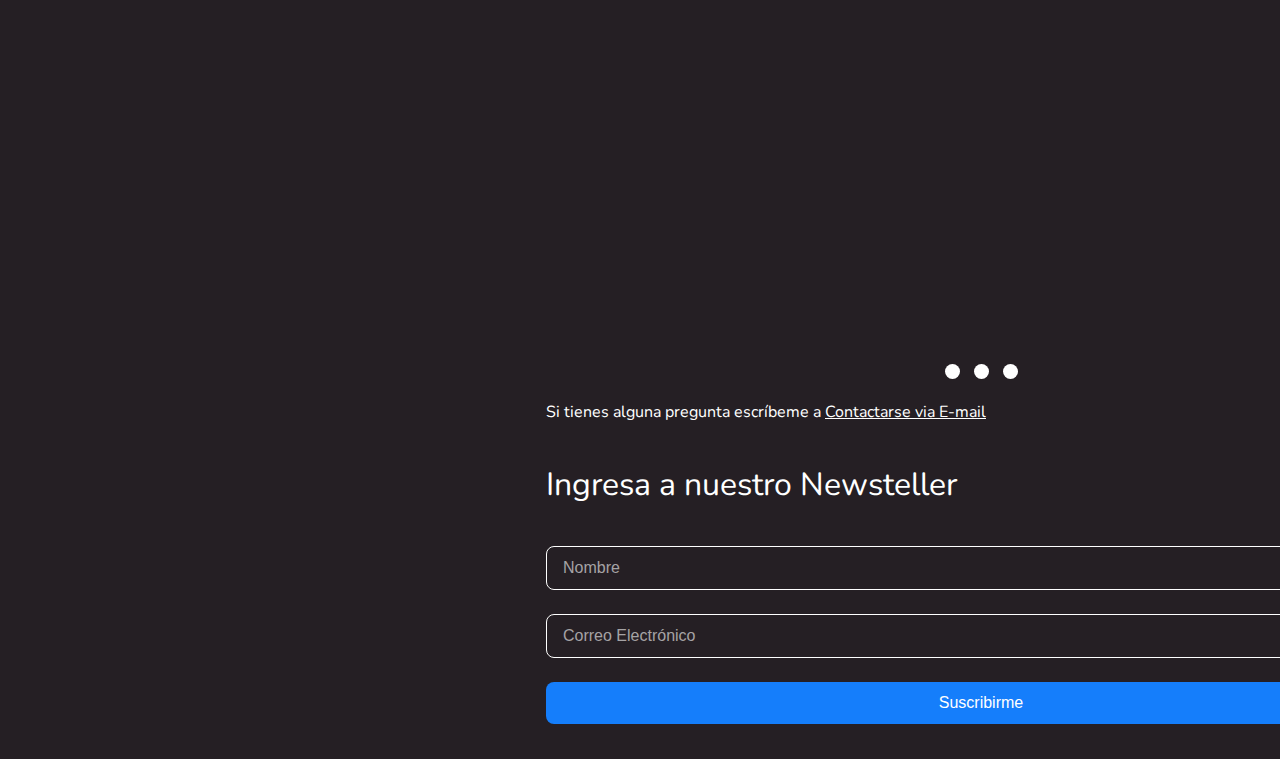
==== commit 5c7ceb4c: "7" ====
--- a/Nemium-B.html
+++ b/Nemium-B.html
@@ -36,18 +36,17 @@
         <header>
           <nav>
           <details open>
-            <summary>Variantes del Proyecto</summary>
-            <ol>
+            <summary class="summary-variantes">VARIANTES DEL PROYECTO</summary>
+            <ol class="variantes">
               <li><a href="index.html">Nemium-A</a></li>
               <li><a href="#Nemium-B">Nemium-B</a></li>
               <li><a href="Nemium-C.html">Nemium-C</a></li>
               <li><a href="Nemium-D.html">Nemium-D</a></li>
               <li><a href="Nemium-E.hmtl">Nemium-E</a></li>
             </ol>
-          <details open>
-            <summary>
-              Setup
-            </summary>
+          </details>
+          <details open class="setup">
+            <summary>Setup</summary>
             <ol>
               <li>
                 <a href="#google-chrome">Google Chrome</a>
@@ -63,10 +62,8 @@
               </li>
             </ol>
           </details>
-          <details open>
-            <summary>
-              Conceptos esenciales del desarrollo Web
-            </summary>
+          <details open class="conceptos">
+            <summary>Conceptos esenciales del desarrollo Web</summary>
             <ol>
               <li>
                 <a href="#que-es-html">Qué es HTML?</a>
--- a/css/styles-Nemium-B.css
+++ b/css/styles-Nemium-B.css
@@ -60,13 +60,13 @@
   font-size: 14px;
   color: var(--white30);
   position: absolute;
-  inline-size: 188px;
-  /*top */
+  inline-size: 306px;
+  /* left */
+  inset-inline-start: -306px;
+  /*top*/
   inset-block-start:;
   /* bottom */
   inset-block-end: ;
-  /* left */
-  inset-inline-start: -208px;
   /* Right */
   inset-inline-end: ;
 }
@@ -207,7 +207,7 @@
  block-size: 15px;
  background: white;
  margin-inline: 5px;
-border-radius: 50%;
+ border-radius: 50%;
 }
 
 .slider-bullet-list {
@@ -225,6 +225,16 @@
   font-size: 0;
 }
 
+.summary-variantes {
+  display: block;
+  margin: 0px;
+  width: 176px;
+  font-style: normal;
+  font-weight: 400;
+  font-size: 14px;
+  font-family: 'Roboto';
+}
+
 .video {
   display: inline-block;
   width: 100%;
@@ -238,12 +248,29 @@
   height: 350px;
 }
 
+.variantes {
+  margin-block: 16px 104px;
+  list-style-type: none;
+  padding-inline-start: 15px;
+}
+
+.variantes a {
+  display: block;
+  padding: 8px 0px 8px 8px;
+  width: 306px;
+}
+
+.variantes a:hover {
+  color: #FFFFFF;
+  background: #000000;
+}
+
 .wrapper {
   /* border: 1px solid yellow; */
   inline-size: 902px;
   max-inline-size: 902px;
   /* block-size: 200px; */
-  margin: auto;
+  margin-inline: 530px 200px;
 }
 
 nav details summary {
@@ -264,4 +291,28 @@
 scroll-page h1 {
   display: inline-block;
   align-items: center;
+}
+
+@media screen and (max-width: 360px){
+
+  .conceptos, .setup {
+    display: none;
+  }
+
+  header, .header {
+    position: static;
+  }
+
+  .hero {
+    height: 96px;
+  }
+
+  pre {
+    overflow: scroll;
+  }
+
+  .wrapper{
+    width: 328px;
+    margin: auto;
+  }
 }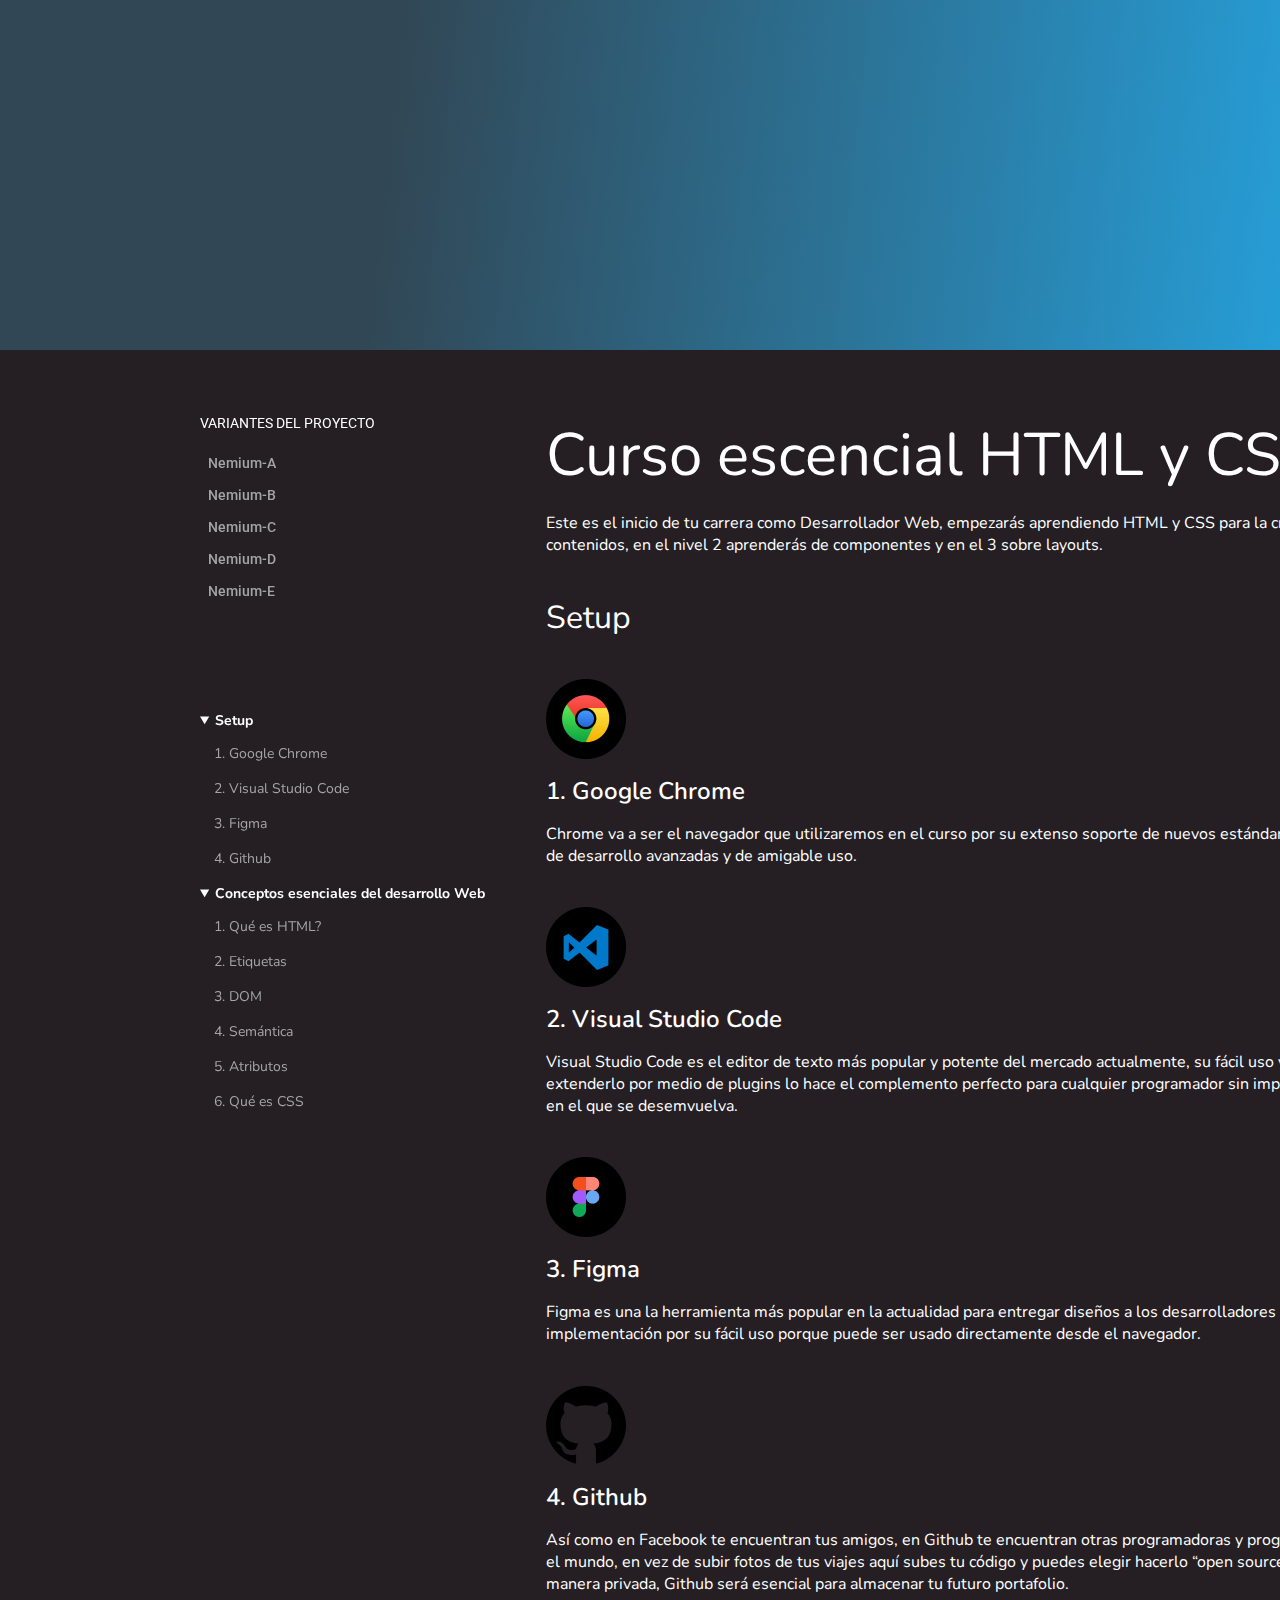
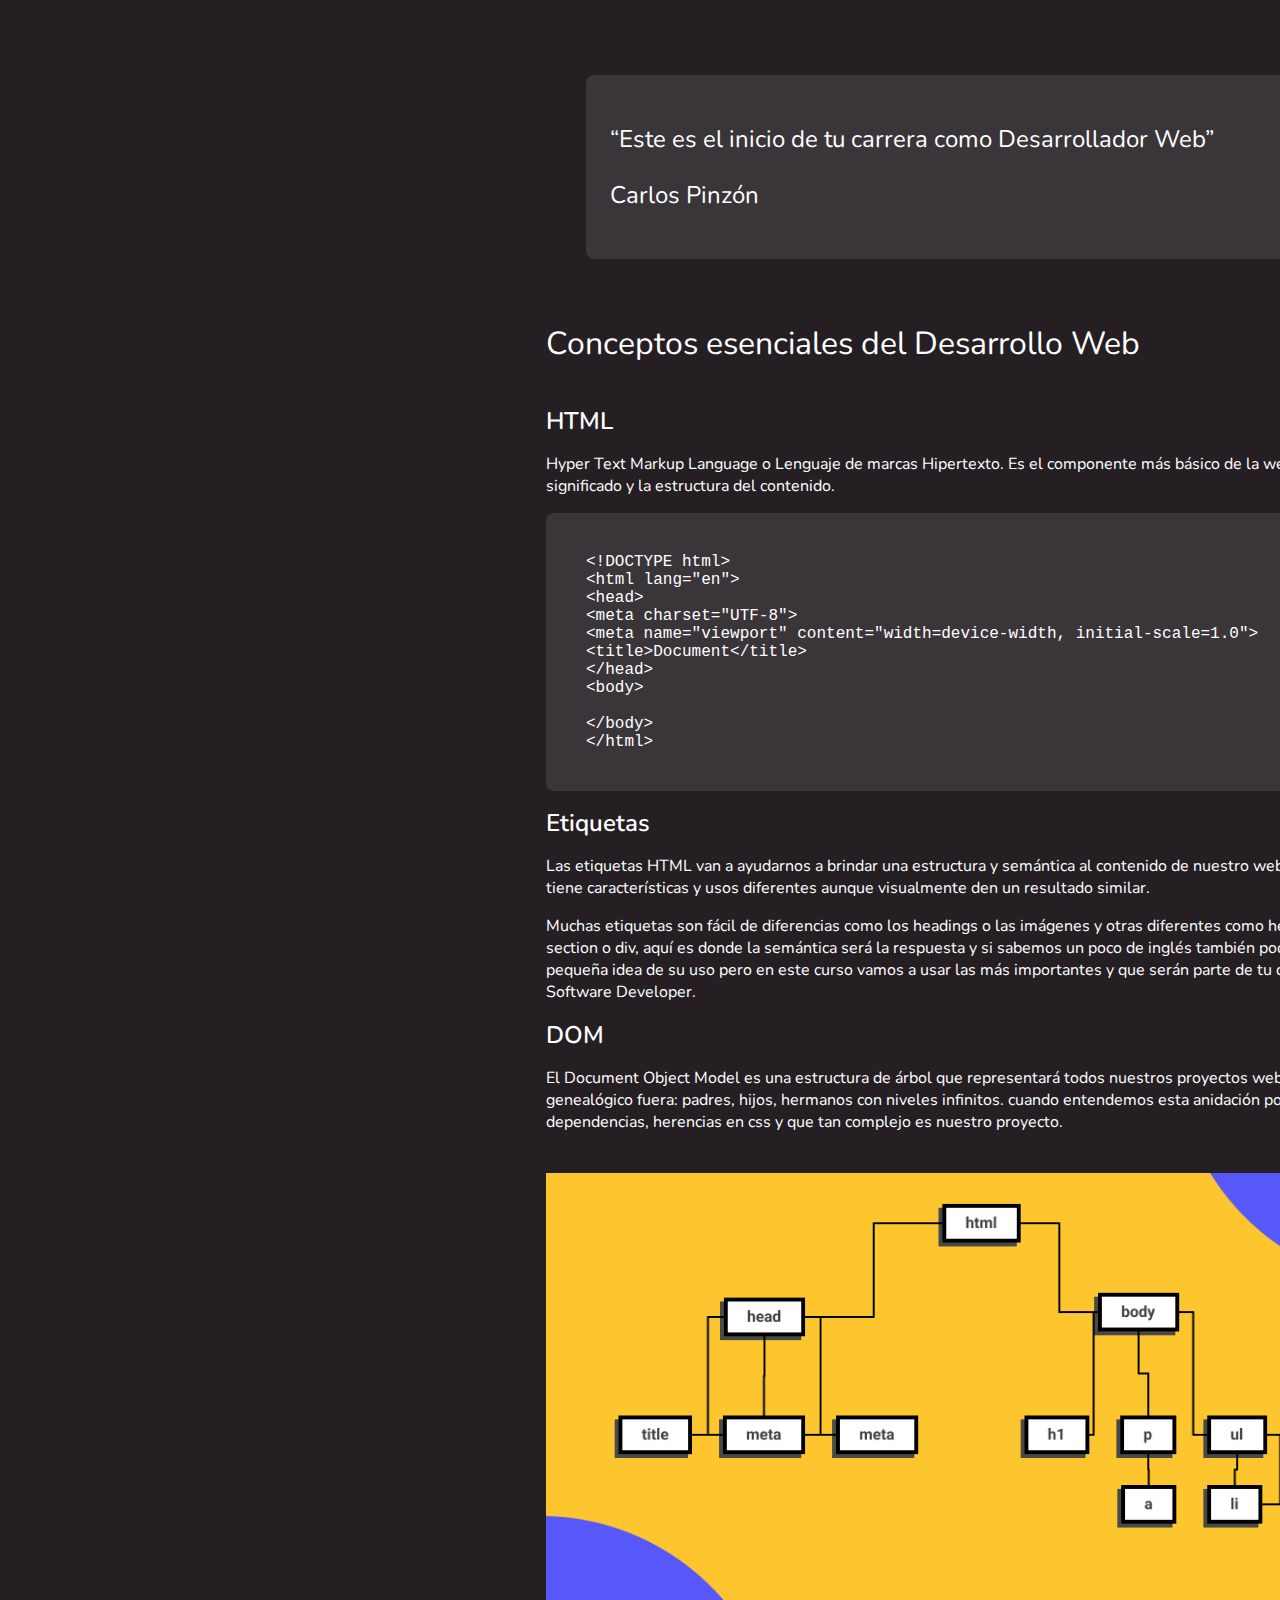
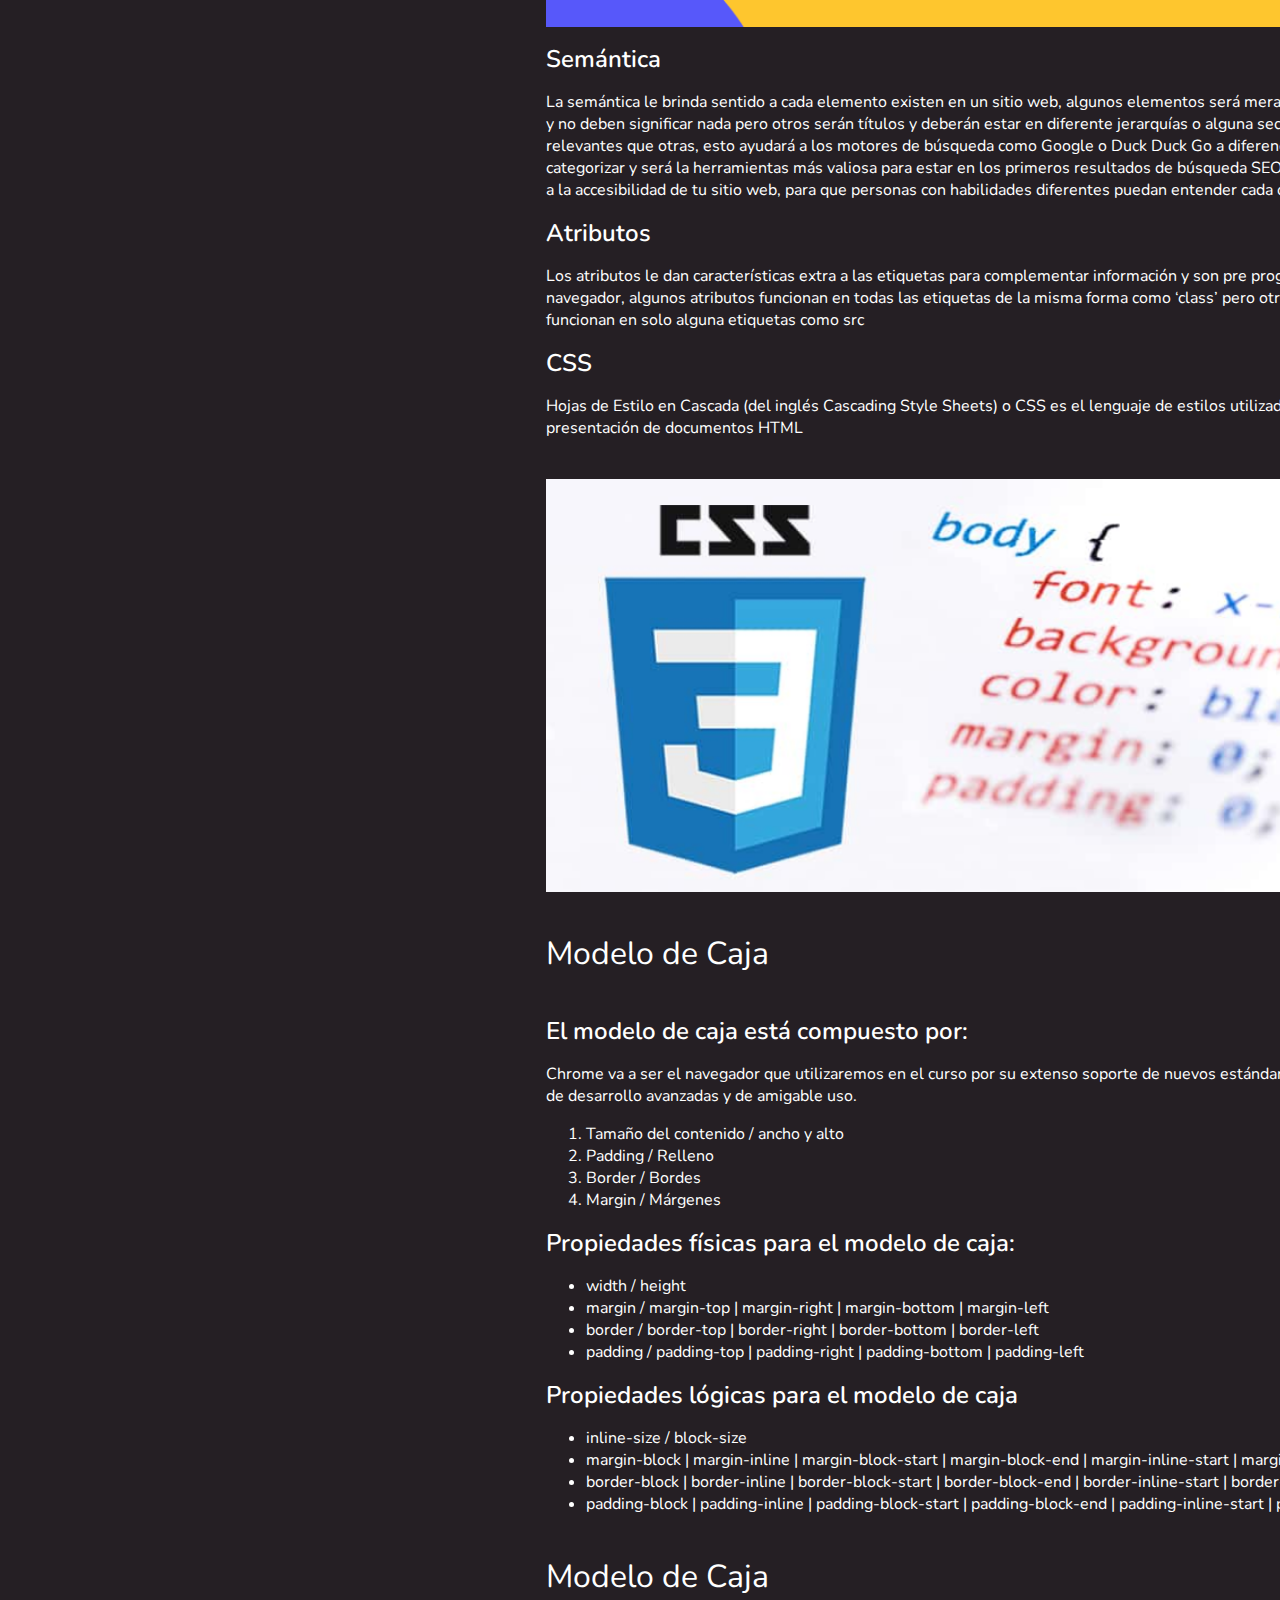
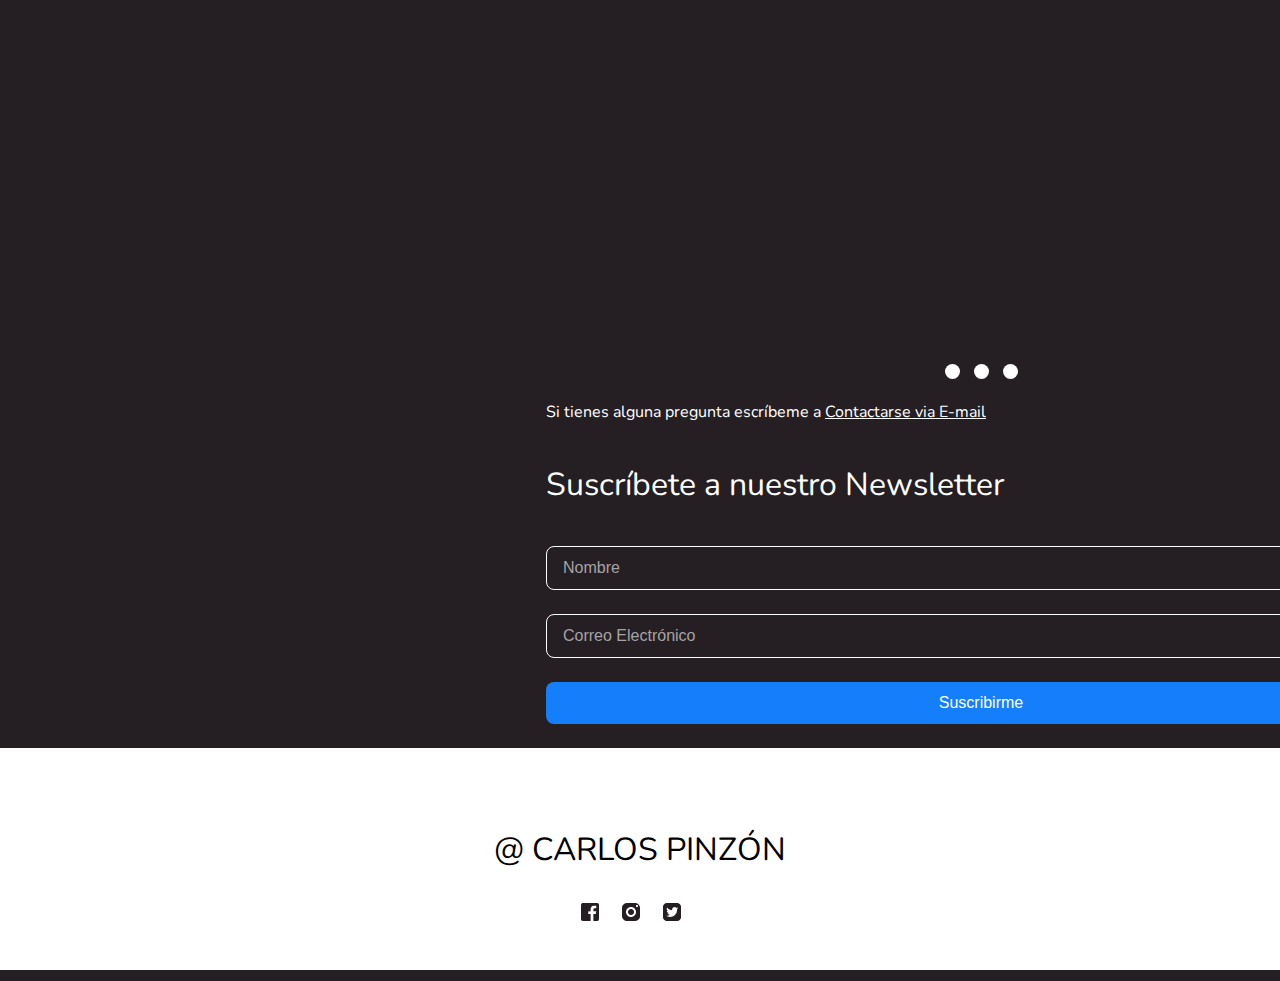
==== commit 92dbefe9: "7" ====
--- a/Nemium-B.html
+++ b/Nemium-B.html
@@ -138,10 +138,9 @@
             </p>
           </blockquote>
         </section>
-        <hr>
         <section class="section-content">
           <h2>Conceptos esenciales del Desarrollo Web</h2>
-          <h3 id="que-es-html">Qué es HTML</h3>
+          <h3 id="que-es-html">HTML</h3>
           <p>Hyper Text Markup Language o Lenguaje de marcas Hipertexto. Es el componente más básico de la web. Define el significado
           y la estructura del contenido.</p>
           <pre>
@@ -217,11 +216,11 @@
           </ul>
         </section>
         <div class="section-content">
-          <h2>Estos son algunos videos</h2>
+          <h2 class="h2-box-model">Modelo de Caja</h2>
           <div class="slider">
             <scroll-container class="slider-container">
               <scroll-page class="slider-slide" id="video-1">
-                <iframe class="video" width="560" height="315" src="https://www.youtube.com/embed/uwiTs60VoTM" title="YouTube video player"
+                <iframe class="video" width="560" height="315" src="https://www.youtube.com/embed/mA9YsRcm2tE" title="YouTube video player"
                   frameborder="0" allow="accelerometer; autoplay; clipboard-write; encrypted-media; gyroscope; picture-in-picture"
                   allowfullscreen></iframe>
               </scroll-page>
@@ -231,9 +230,8 @@
                   allowfullscreen></iframe>
               </scroll-page>
               <scroll-page class="slider-slide" id="video-3">
-                <iframe class="video" width="560" height="315" src="https://www.youtube.com/embed/uwiTs60VoTM"
-                  title="YouTube video player" frameborder="0"
-                  allow="accelerometer; autoplay; clipboard-write; encrypted-media; gyroscope; picture-in-picture"
+                <iframe class="video" width="560" height="315" src="https://www.youtube.com/embed/7RNzkzhPDO0" title="YouTube video player"
+                  frameborder="0" allow="accelerometer; autoplay; clipboard-write; encrypted-media; gyroscope; picture-in-picture"
                   allowfullscreen></iframe>
               </scroll-page>
             </scroll-container>
@@ -244,19 +242,25 @@
             </div>
           </div>
         </div>
-        <p>
-          Si tienes alguna pregunta escríbeme a
-        <a href="mailto:dummieemail@gmail.com">Contactarse via E-mail</a>
-        </p>
         <div class="section-content">
-          <h2>Ingresa a nuestro Newsteller</h2>
+          <p>
+            Si tienes alguna pregunta escríbeme a
+            <a href="mailto:dummieemail@gmail.com">Contactarse via E-mail</a>
+          </p>
+          <h2>Suscríbete a nuestro Newsletter</h2>
           <form action="#" class="form">
             <input type="text" required placeholder="Nombre">
             <input type="email" required placeholder="Correo Electrónico">
             <input type="submit" value="Suscribirme">
           </form>
+        </div>
       </div>
-    </div>
   </main>
+  <footer>
+    <p>@ CARLOS PINZÓN</p>
+    <img src="vector/Facebook-Vector-Black.png" alt="Facebook Vector Image">
+    <img src="vector/Instagram-Vector-Black.png" alt="Instagram Vector Image">
+    <img src="vector/Twitter-Vector-Black.png" alt="Twitter Vector Image">
+  </footer>
 </body>
 </html>--- a/css/styles-Nemium-B.css
+++ b/css/styles-Nemium-B.css
@@ -56,13 +56,33 @@
   color: var(--white30)
 }
 
+.conceptos ol, .setup ol {
+  padding-inline-start: 29px;
+}
+
+footer {
+  padding-block-start: 48px;
+  height: 174px;
+  text-align: center;
+  background: #FFFFFF;
+}
+
+footer p {
+  color: #000000;
+  font-size: 32px;
+}
+
+footer img {
+  margin-inline-end: 19px;
+}
+
 header {
   font-size: 14px;
   color: var(--white30);
   position: absolute;
   inline-size: 306px;
   /* left */
-  inset-inline-start: -306px;
+  inset-inline-start: -330px;
   /*top*/
   inset-block-start:;
   /* bottom */
@@ -173,6 +193,11 @@
   counter-reset: tittleList;
 }
 
+.main-content:first-of-type .section-content:first-of-type h3::before {
+  counter-increment: tittleList;
+  content: counter(tittleList, decimal)'. ';
+}
+
 .section-content img {
   margin-block-start: 40px;
   display: block; /*para que haga margin collapsing los elementos tiene que ser block */
@@ -181,13 +206,13 @@
 
 .section-content h3 {
   font-size: 24px;
-  counter-increment: tittleList;
+  /*counter-increment: tittleList;*/
   /* writing-mode: vertical-rl; */
 }
 
-.section-content h3::before {
-  content: counter(tittleList, decimal)'. ';
-}
+/*.section-content h3::before {
+  /*content: counter(tittleList, decimal)'. ';*/
+/*}*/
 
 /* .section-content h3::after {
   content: '';
@@ -251,10 +276,13 @@
 .variantes {
   margin-block: 16px 104px;
   list-style-type: none;
-  padding-inline-start: 15px;
+  padding-inline-start: 0px;
 }
 
 .variantes a {
+  font-family: 'Roboto';
+  font-size: 14px;
+  font-weight: 500;
   display: block;
   padding: 8px 0px 8px 8px;
   width: 306px;
@@ -263,6 +291,11 @@
 .variantes a:hover {
   color: #FFFFFF;
   background: #000000;
+  border-radius: 4px;
+}
+
+.variantes li {
+  margin-block-end: 0px;
 }
 
 .wrapper {
@@ -295,20 +328,114 @@
 
 @media screen and (max-width: 360px){
 
+  blockquote {
+    width: auto;
+    font-size: 17px;
+    margin-inline: 0px;
+    padding: 8px;
+    margin-block: 40px;
+  }
+
+  blockquote p {
+    font-weight: 700;
+    width: 312px;
+    margin-block: 0px;
+  }
+
+  blockquote p:first-child {
+    margin-block-end: 16px;
+  }
+
   .conceptos, .setup {
     display: none;
   }
 
+  .form input[type="submit"] {
+    margin-block-end: 40px;
+  }
+
+  footer p {
+    font-size: 24px;
+    margin-block-end: 16px;
+  }
+
+  h1 {
+    font-family: 'Nunito';
+    font-size: 24px;
+    font-weight: 400;
+  }
+
+  h2 {
+    font-size: 24px;
+    margin-block: 40px 24px;
+  }
+
+  .h2-box-model {
+    margin-block: 24px 16px;
+  }
+
+  h3 {
+    width: 328px;
+  }
+
   header, .header {
     position: static;
   }
 
+  .header-content {
+    width: 306px;
+    margin: auto;
+  }
+
   .hero {
     height: 96px;
   }
 
+  .main hr {
+    display: block;
+  }
+
+  p {
+    color: #A5A3A5;
+    font-weight: 700;
+  }
+
   pre {
     overflow: scroll;
+  }
+
+  .section-content h3 {
+    font-weight: 400;
+    font-size: 20px;
+  }
+
+  .section-content img {
+    margin-block: 24px 16px;
+  }
+
+  .section-content:last-of-type ol, .section-content:last-of-type ul {
+    color: #A5A3A5;
+    padding-inline: 18px;
+    font-weight: 700;
+  }
+
+  .section-content:last-child h2 {
+    margin-block-end: 16px;
+    font-size: 20px;
+    text-align: left;
+  }
+
+  .section-content:last-child p {
+    margin-block: 40px;
+    font-weight: 400;
+  }
+
+  .section-content:last-child p > a {
+    color: #157EFB;
+  }
+
+  .slider-bullet-list {
+    margin-block-start: 16px;
   }
 
   .wrapper{
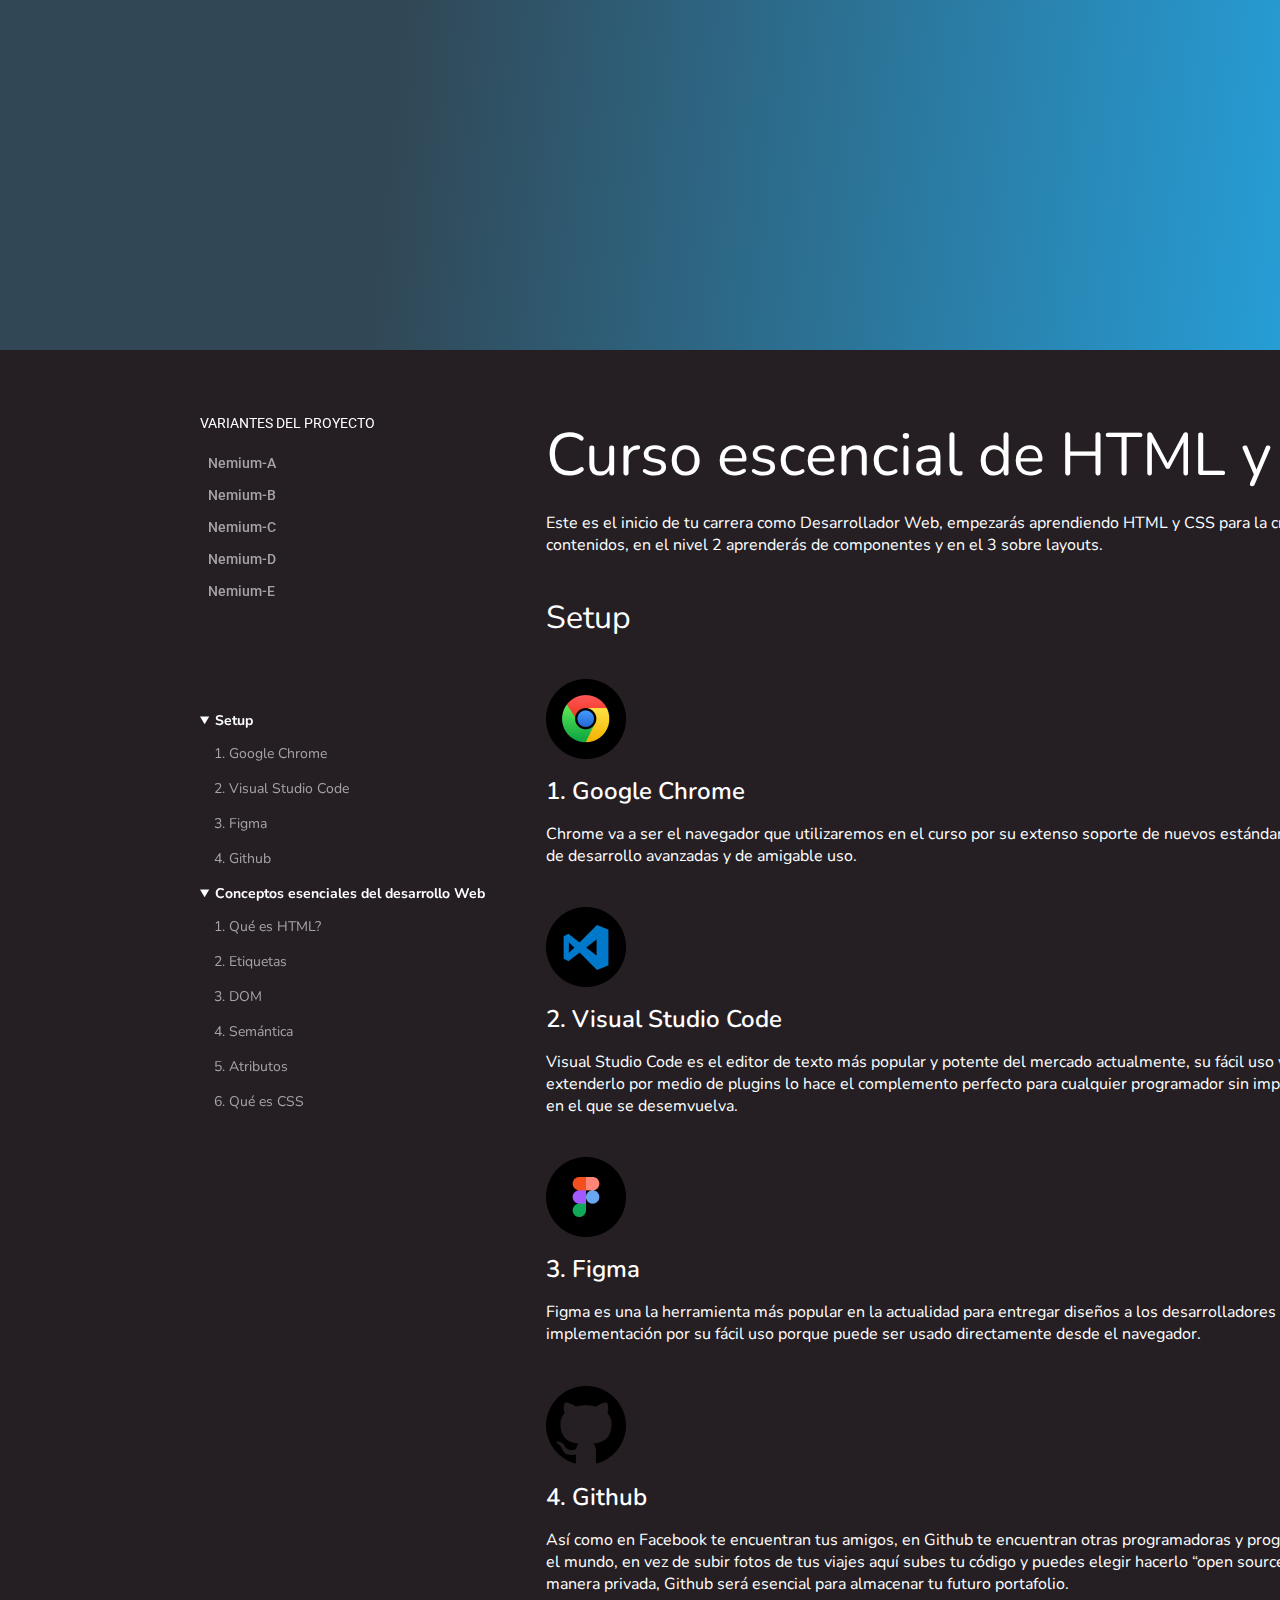
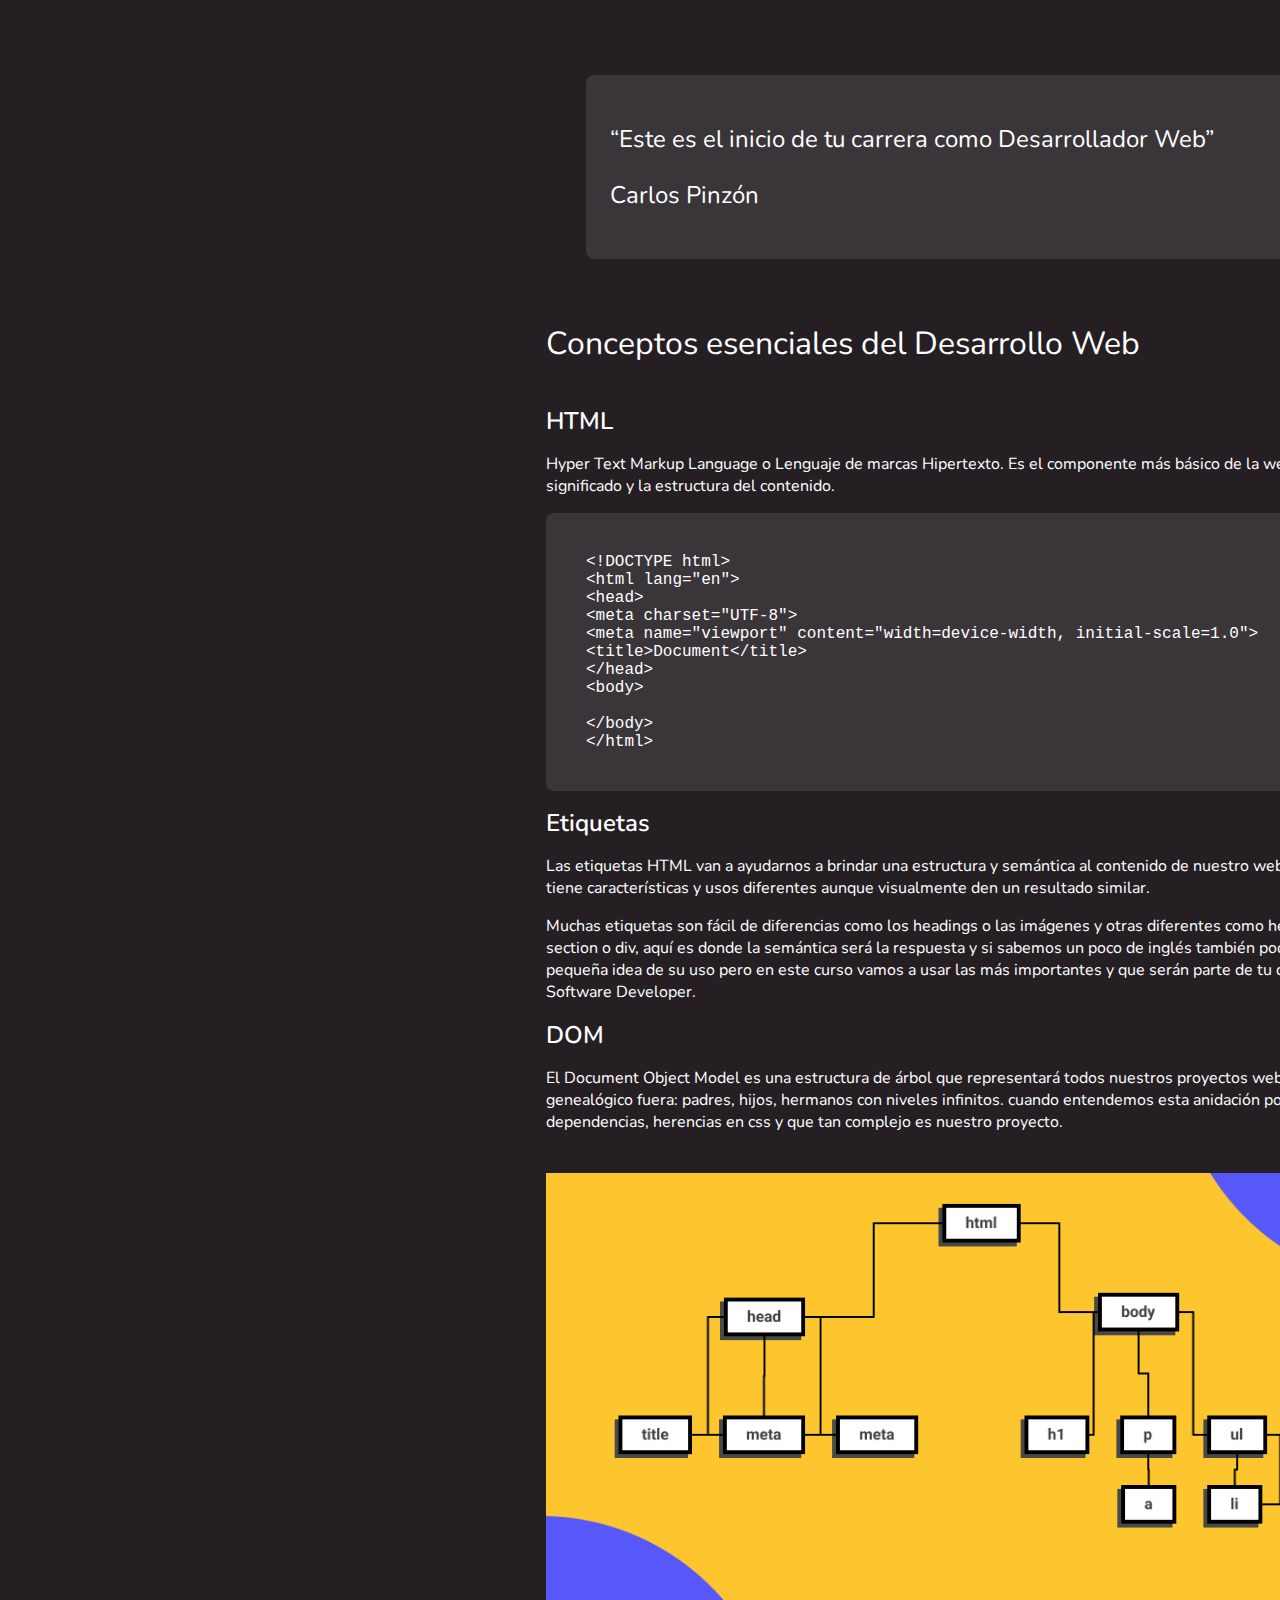
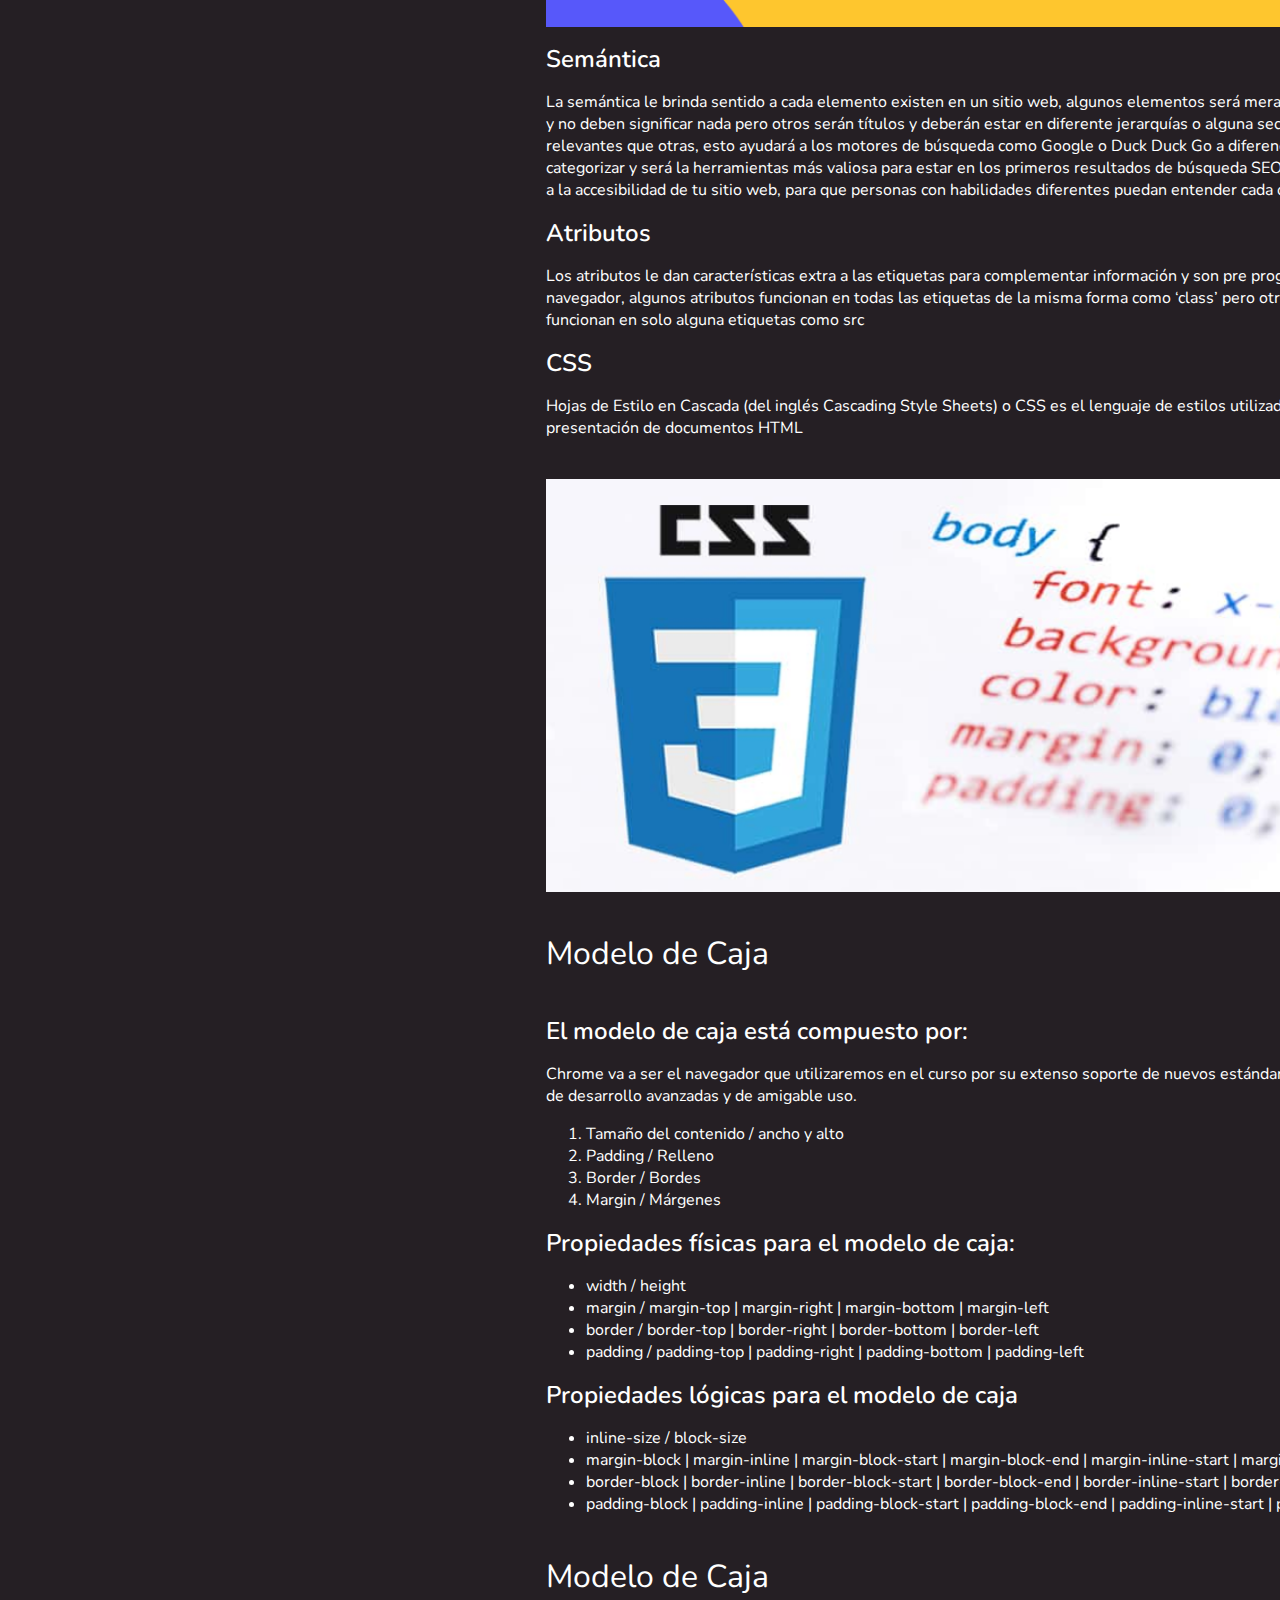
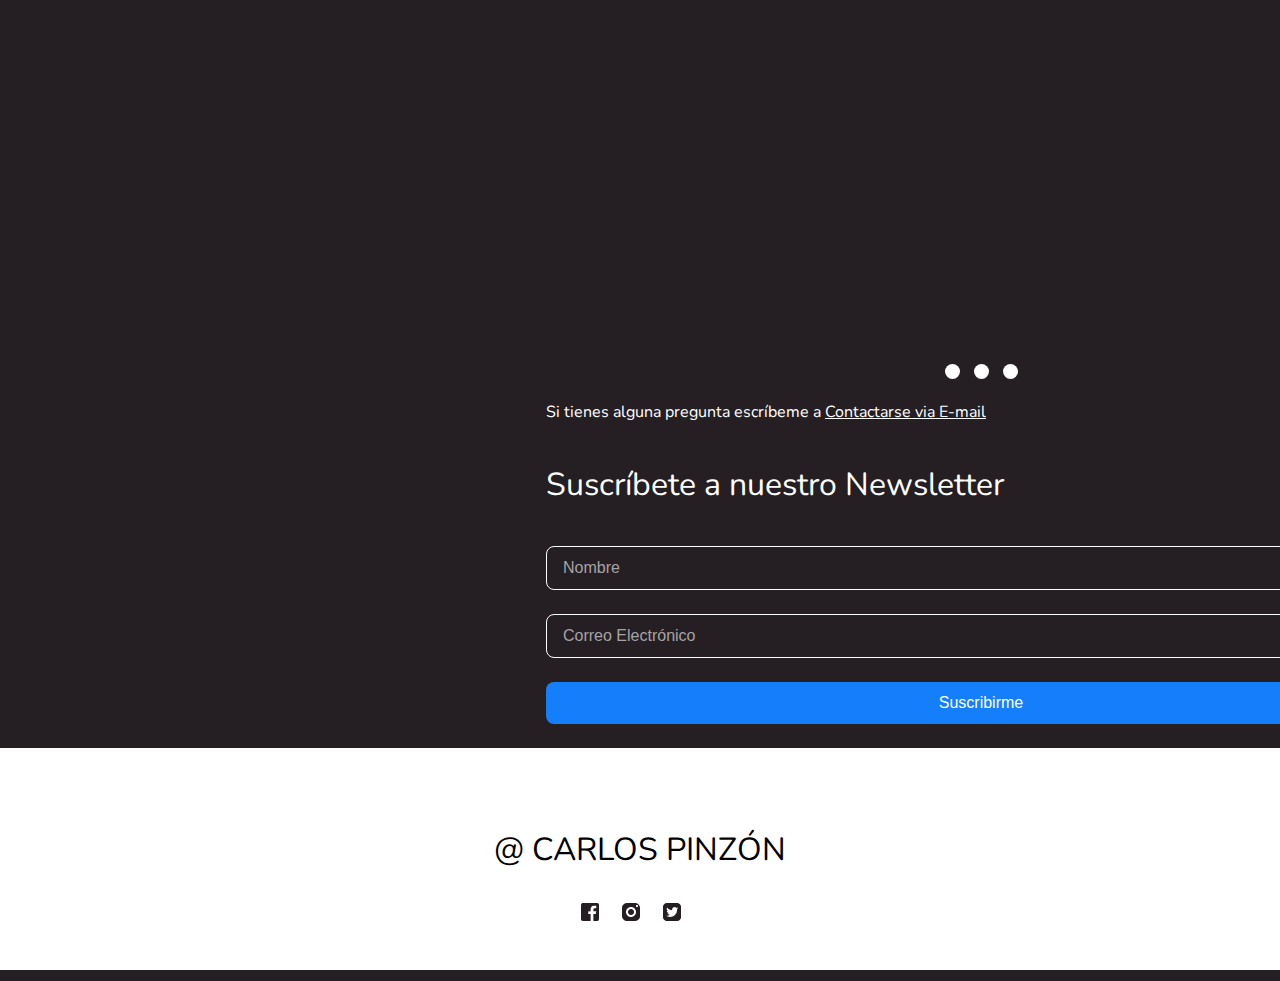
==== commit 2f9dd7da: "9" ====
--- a/Nemium-B.html
+++ b/Nemium-B.html
@@ -93,7 +93,7 @@
   <main class="main">
     <div class="wrapper">
       <div class="main-content">
-        <h1>Curso escencial HTML y CSS</h1>
+        <h1>Curso escencial de HTML y CSS</h1>
         <p>
           Este es el inicio de tu carrera como Desarrollador Web, empezarás aprendiendo HTML y CSS para la creación de contenidos,
           en el nivel 2 aprenderás de componentes y en el 3 sobre layouts.
--- a/css/styles-Nemium-B.css
+++ b/css/styles-Nemium-B.css
@@ -54,6 +54,14 @@
 
 a {
   color: var(--white30)
+}
+
+details[open] summary {
+  list-style-image: url("../Images/Details-Summary-Open-White.png");
+}
+
+summary {
+  list-style-image: url("../Images/Details-Summary-Closed-White.png");
 }
 
 .conceptos ol, .setup ol {
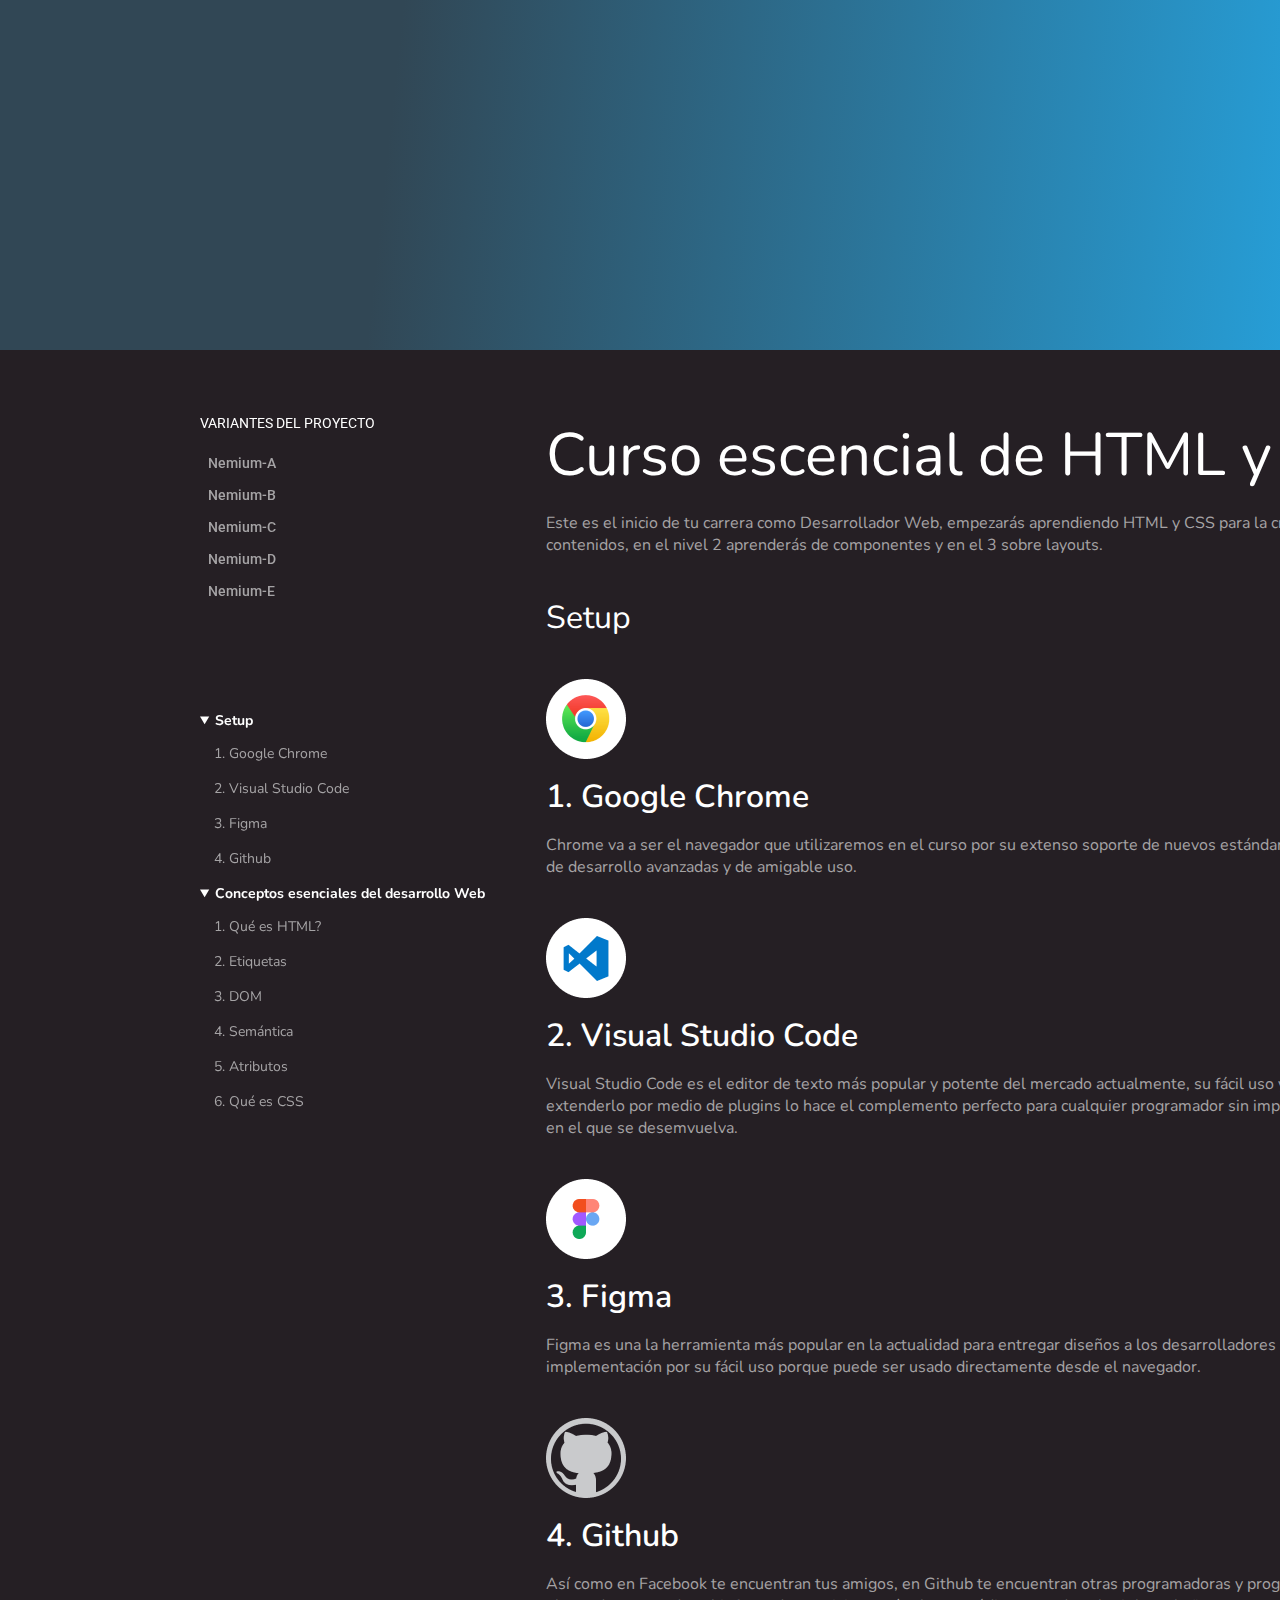
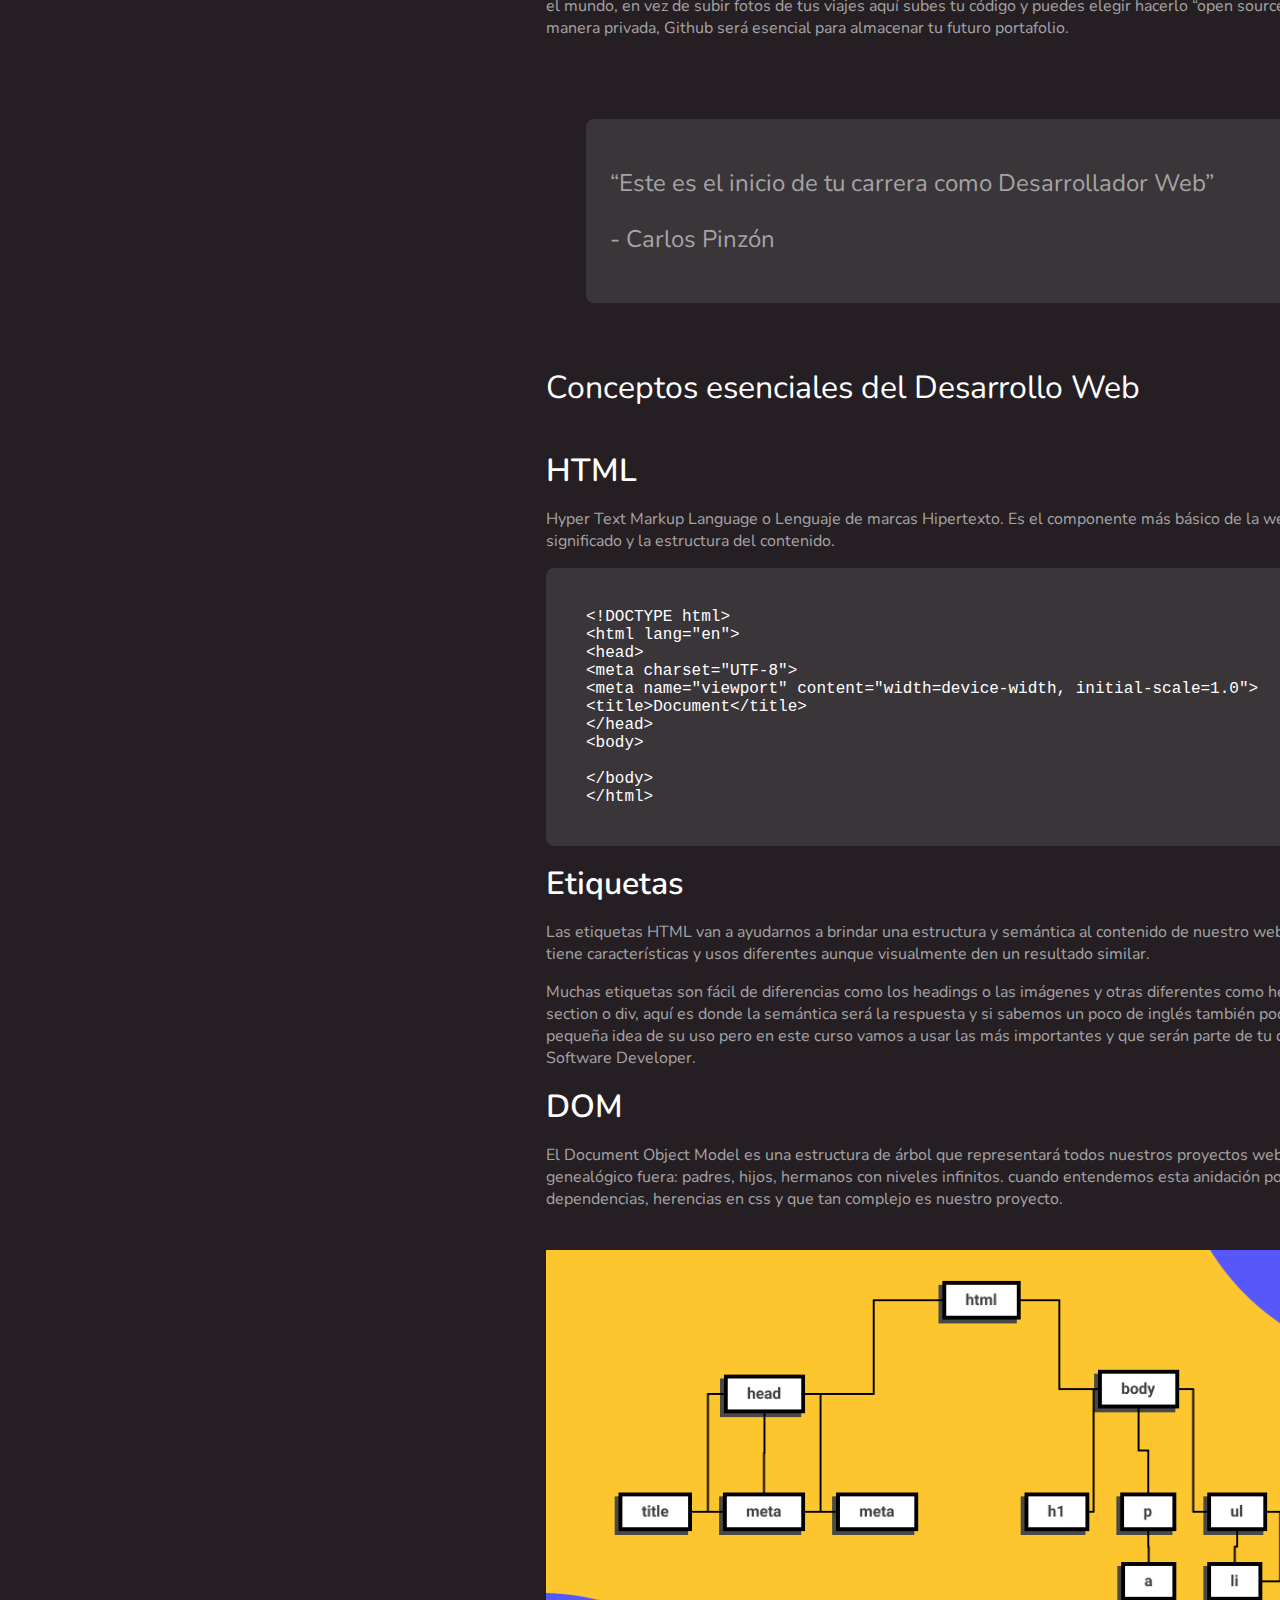
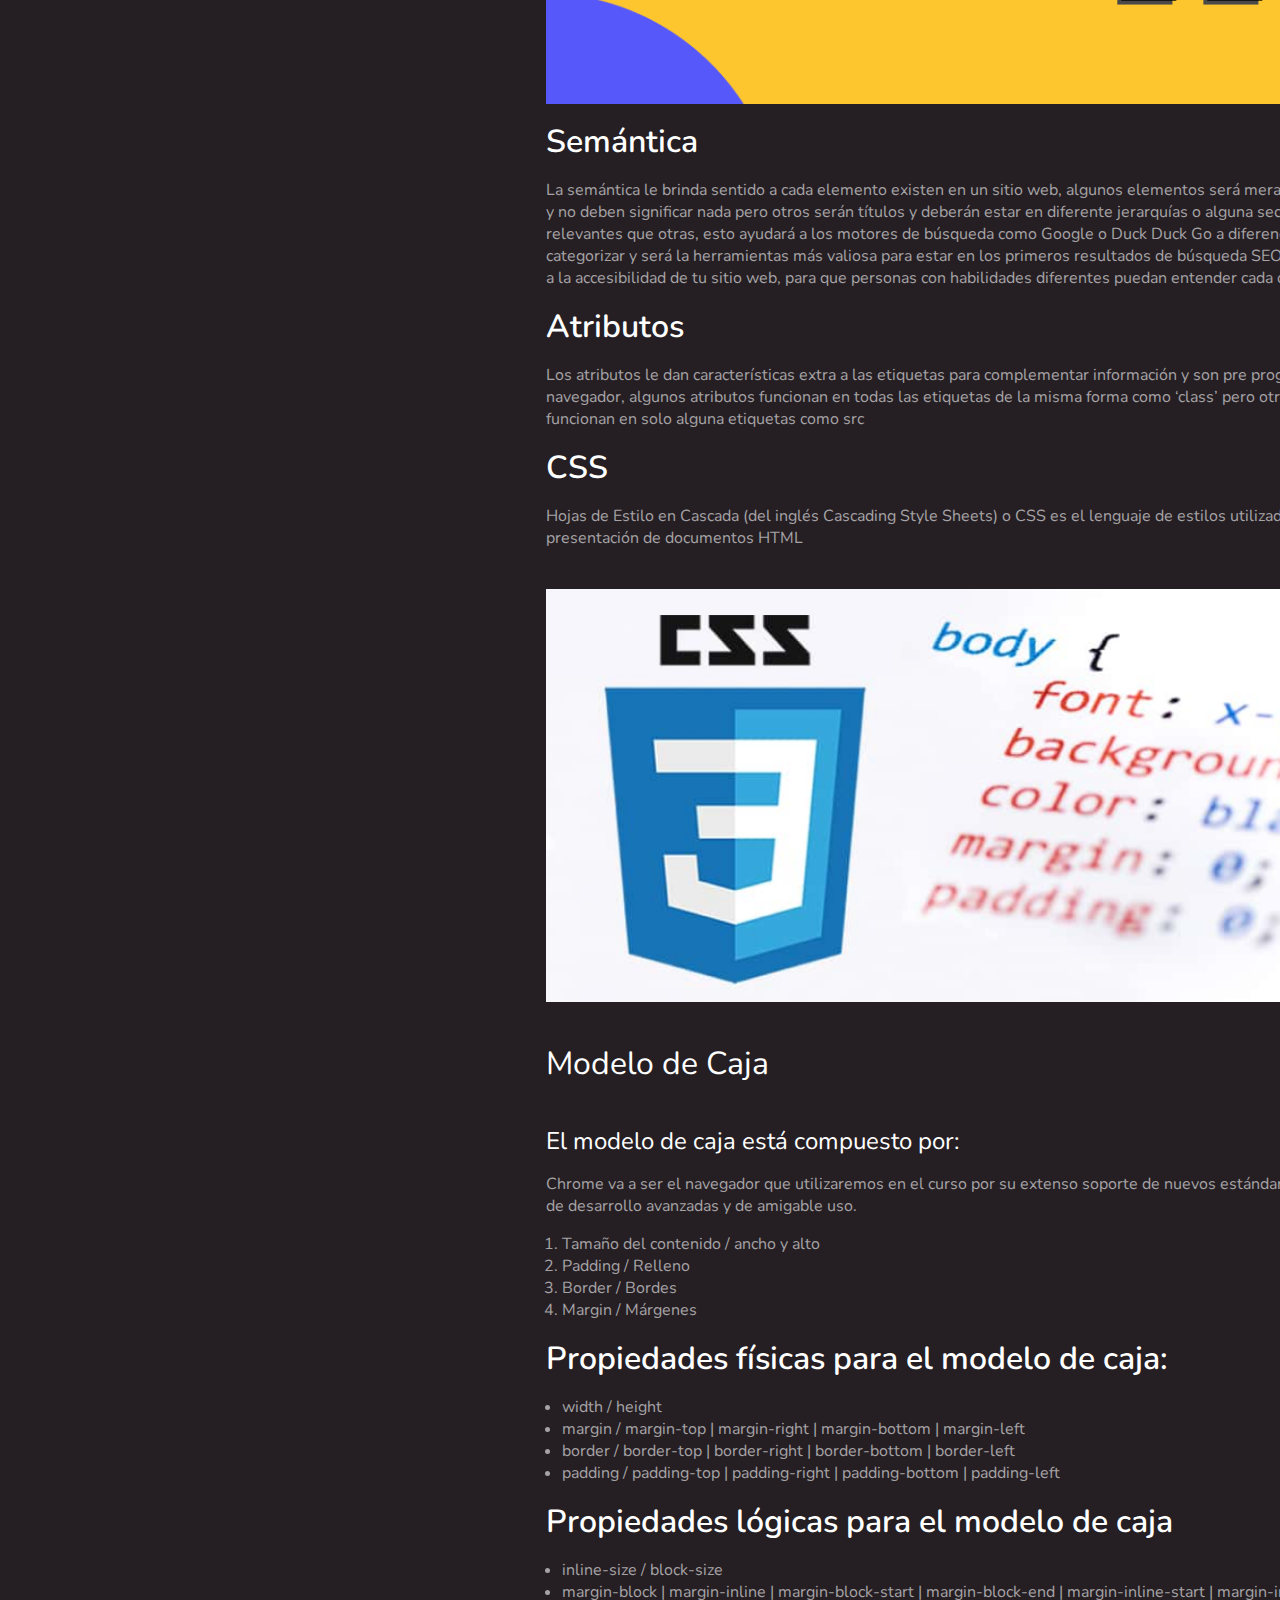
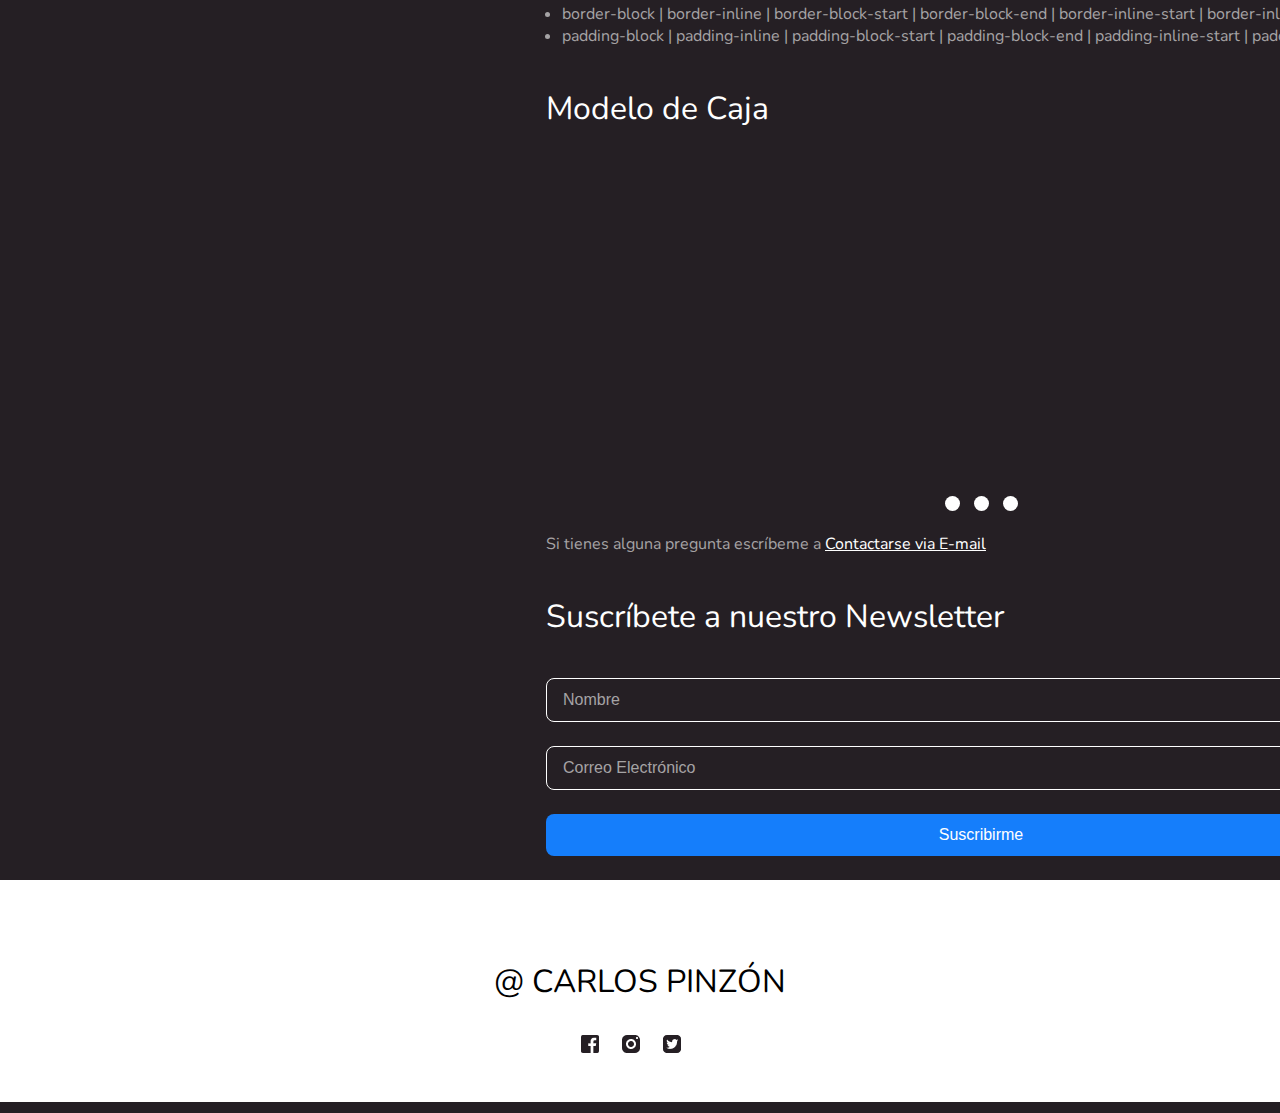
==== commit f1460f6e: "12" ====
--- a/Nemium-B.html
+++ b/Nemium-B.html
@@ -42,7 +42,7 @@
               <li><a href="#Nemium-B">Nemium-B</a></li>
               <li><a href="Nemium-C.html">Nemium-C</a></li>
               <li><a href="Nemium-D.html">Nemium-D</a></li>
-              <li><a href="Nemium-E.hmtl">Nemium-E</a></li>
+              <li><a href="Nemium-E.html">Nemium-E</a></li>
             </ol>
           </details>
           <details open class="setup">
@@ -101,26 +101,26 @@
         <hr>
         <section class="section-content">
           <h2>Setup</h2>
-          <img src="images/google-chrome.png" alt="google chrome logo" title="google chrome logo" id="google-chrome">
+          <img src="images/google-chrome-white.png" alt="google chrome logo" title="google chrome logo" id="google-chrome">
           <h3>Google Chrome</h3>
           <p>
             Chrome va a ser el navegador que utilizaremos en el curso por su extenso soporte de nuevos estándares y herramientas de
             desarrollo avanzadas y de amigable uso.
           </p>
-          <img src="images/visual-studio-code.png" alt="visual studio code logo" title="visual studio code logo" id="visual-studio-code">
+          <img src="images/visual-studio-code-white.png" alt="visual studio code logo" title="visual studio code logo" id="visual-studio-code">
           <h3>Visual Studio Code</h3>
           <p>
             Visual Studio Code es el editor de texto más popular y potente del mercado actualmente, su fácil uso y la capacidad de
             extenderlo por medio de plugins lo hace el complemento perfecto para cualquier programador sin importar el lenguaje en
             el que se desemvuelva.
           </p>
-          <img src="images/figma.png" alt="figma logo" title="figma logo" id="figma">
+          <img src="images/figma-white.png" alt="figma logo" title="figma logo" id="figma">
           <h3>Figma</h3>
           <p>
             Figma es una la herramienta más popular en la actualidad para entregar diseños a los desarrolladores para su
             implementación por su fácil uso porque puede ser usado directamente desde el navegador.
           </p>
-          <img src="images/github.png" alt="github logo" title="github logo" id="github">
+          <img src="images/github-white.png" alt="github logo" title="github logo" id="github">
           <h3>Github</h3>
           <p>
             Así como en Facebook te encuentran tus amigos, en Github te encuentran otras programadoras y programadores de todo el
@@ -128,14 +128,8 @@
             manera privada, Github será esencial para almacenar tu futuro portafolio.
           </p>
           <blockquote>
-            <p>
-              “Este es el inicio de tu carrera como Desarrollador Web”
-            </p>
-            <p>
-              <span>
-                Carlos Pinzón
-              </span>
-            </p>
+            <p>“Este es el inicio de tu carrera como Desarrollador Web”</p>
+            <p>- Carlos Pinzón</p>
           </blockquote>
         </section>
         <section class="section-content">
@@ -188,7 +182,7 @@
           </p>
           <img src="images/css.png" alt="">
         </section>
-        <section class="section-content">
+        <section class="section-content section-3">
           <h2>Modelo de Caja</h2>
           <h3>El modelo de caja está compuesto por:</h3>
           <p>Chrome va a ser el navegador que utilizaremos en el curso por su extenso soporte de nuevos estándares y herramientas de
--- a/css/styles-Nemium-B.css
+++ b/css/styles-Nemium-B.css
@@ -213,9 +213,19 @@
 }
 
 .section-content h3 {
-  font-size: 24px;
+  font-size: 32px;
   /*counter-increment: tittleList;*/
   /* writing-mode: vertical-rl; */
+}
+
+.section-3 h3:first-of-type {
+  font-size: 24px;
+  font-weight: 400;
+}
+
+.section-3 ol, .section-3 ul {
+  padding-inline-start: 16px;
+  color: #A5A3A5;
 }
 
 /*.section-content h3::before {
@@ -319,7 +329,7 @@
 }
 
 p {
-  color: var(--white30);
+  color: #A5A3A5;
 }
 
 pre {
@@ -345,6 +355,7 @@
   }
 
   blockquote p {
+    color: var(--white30);
     font-weight: 700;
     width: 312px;
     margin-block: 0px;
@@ -399,6 +410,10 @@
     height: 96px;
   }
 
+  .main-content {
+    padding-inline: 0px;
+  }
+
   .main hr {
     display: block;
   }
@@ -415,6 +430,11 @@
   .section-content h3 {
     font-weight: 400;
     font-size: 20px;
+  }
+
+  .section-3 h3:first-of-type {
+    font-size: 20px;
+    font-weight: 700;
   }
 
   .section-content img {
